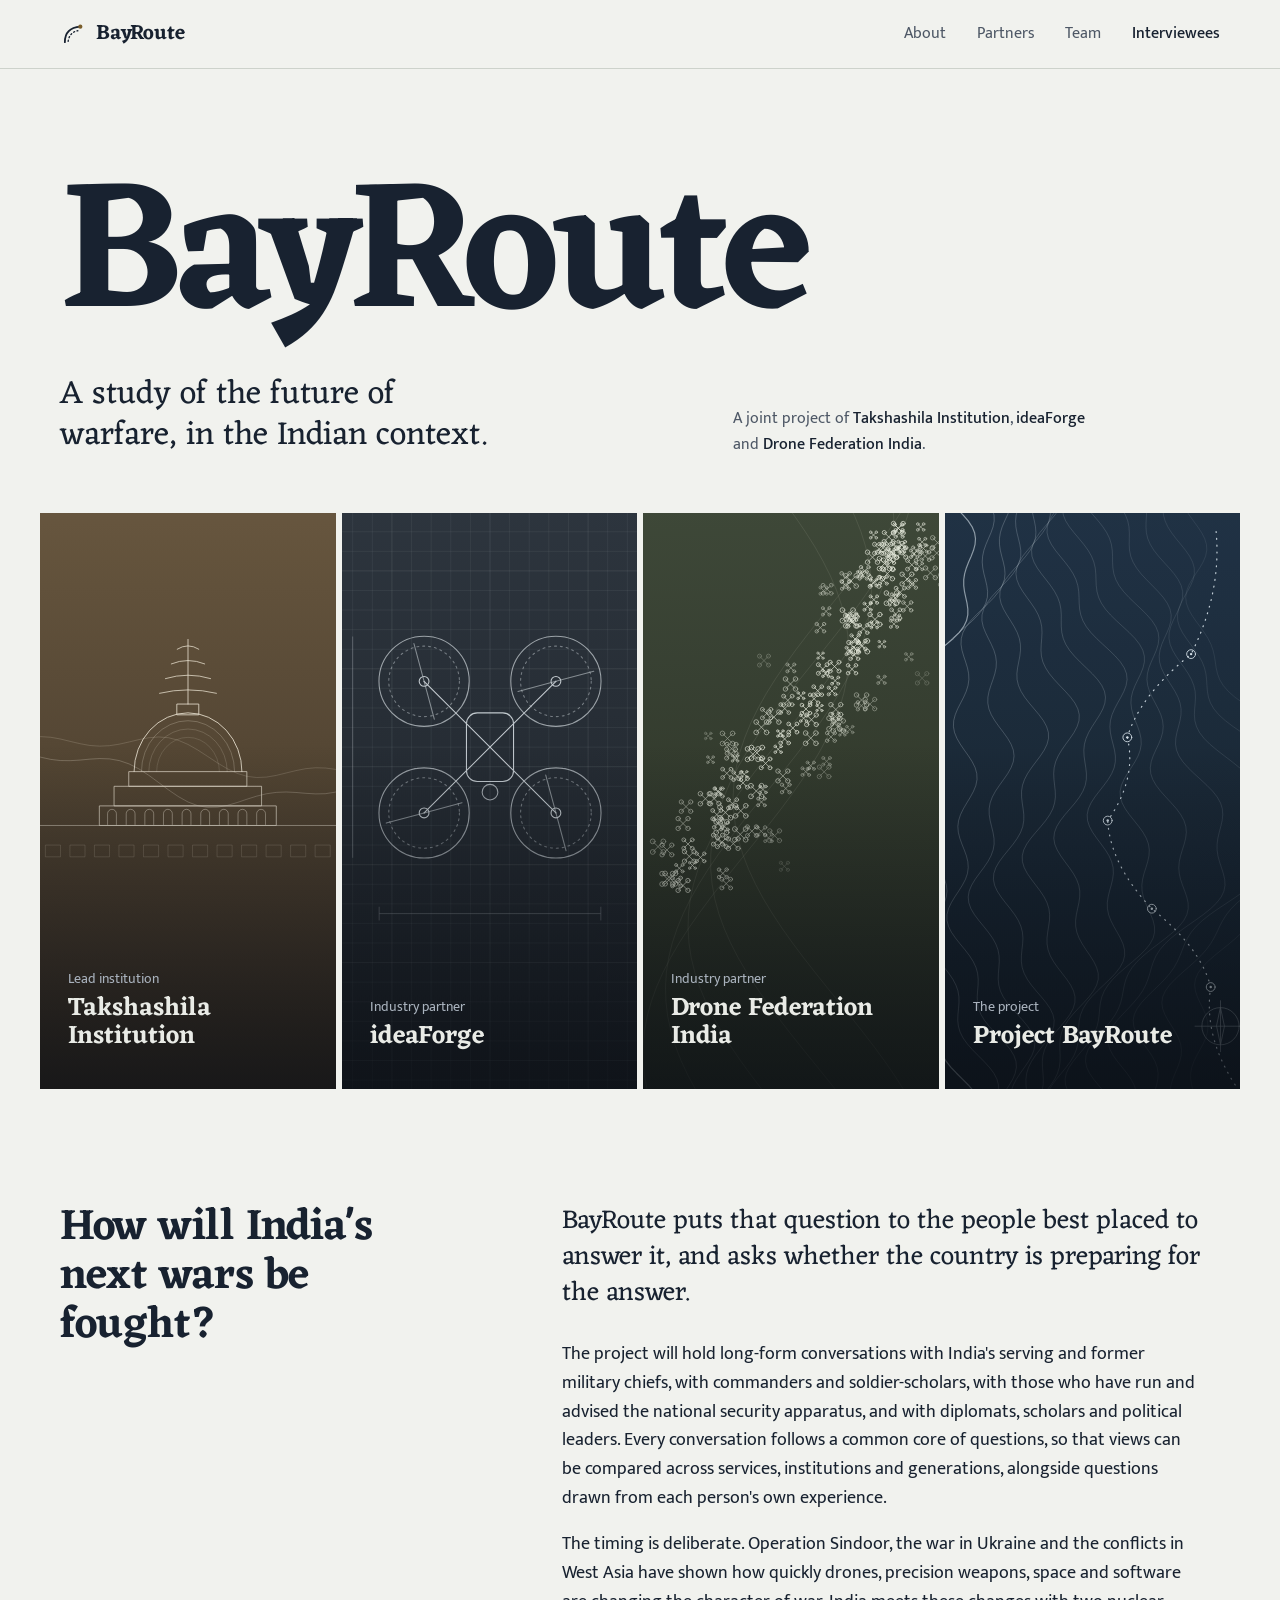
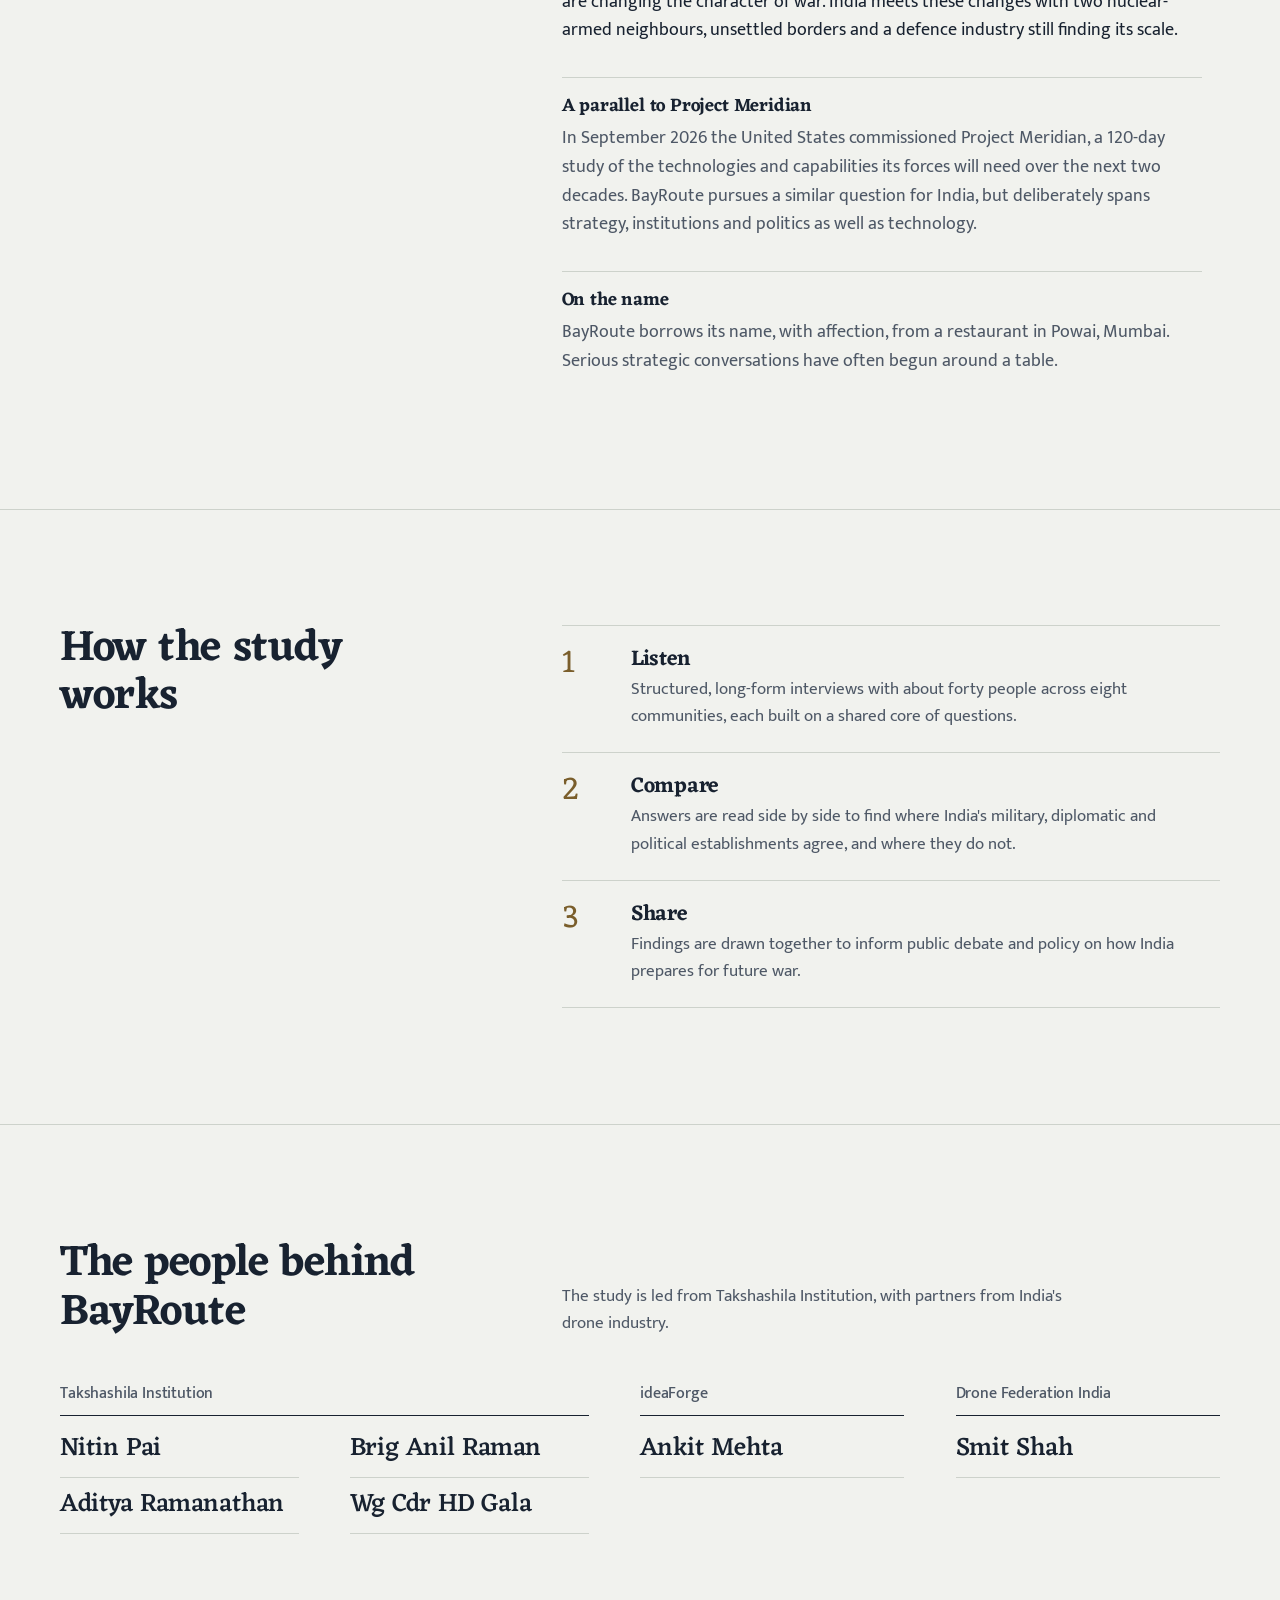
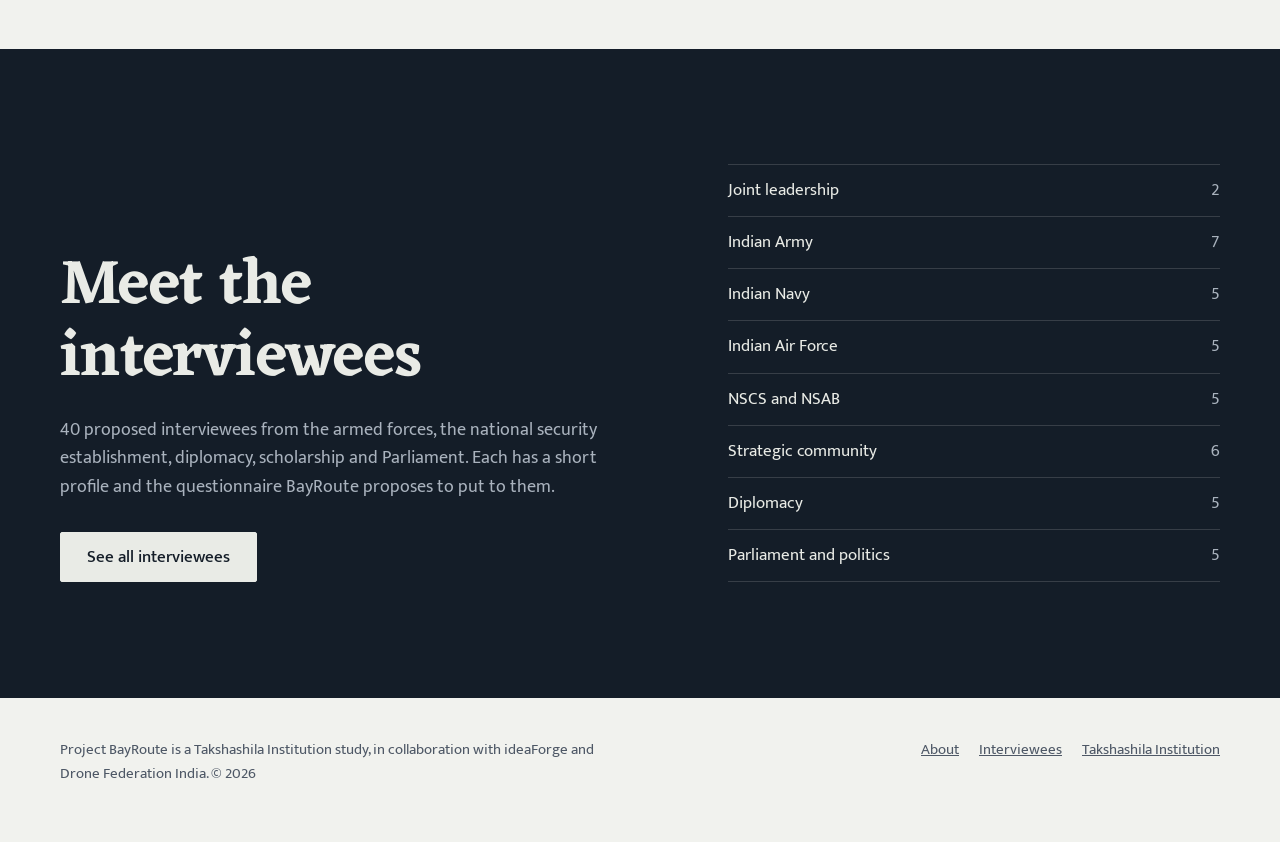
==== index.html @ 1ae092d5 "Add files via upload V1" ====
<!doctype html>
<html lang="en-IN">
<head>
  <meta charset="utf-8">
  <meta name="viewport" content="width=device-width, initial-scale=1">
  <title>BayRoute | The future of warfare in the Indian context</title>
  <meta name="description" content="Project BayRoute: a Takshashila Institution study, with ideaForge and Drone Federation India, on the future of warfare in the Indian context.">
  <!-- Keeps the draft site out of search engines. Delete this line when you are ready to go public. -->
  <meta name="robots" content="noindex, nofollow">
  <link rel="icon" href="assets/img/favicon.svg" type="image/svg+xml">
  <link rel="preconnect" href="https://fonts.googleapis.com">
  <link rel="preconnect" href="https://fonts.gstatic.com" crossorigin>
  <link href="https://fonts.googleapis.com/css2?family=Eczar:wght@400;500;600;700&family=Mukta:wght@300;400;500;600&display=swap" rel="stylesheet">
  <link rel="stylesheet" href="assets/css/style.css">
</head>
<body data-page="home">
  <a class="skip" href="#main">Skip to content</a>

  <header class="site-header">
    <div class="wrap">
      <a class="brand" href="index.html" aria-label="BayRoute home">
        <svg viewBox="0 0 32 32" aria-hidden="true"><path d="M6 26C6 15 12 8 25 7" fill="none" stroke="currentColor" stroke-width="2.2" stroke-linecap="round"/><path d="M10 25C11 18 15 13 22 12" fill="none" stroke="currentColor" stroke-width="1.6" stroke-linecap="round" stroke-dasharray="1.5 3"/><circle cx="25" cy="7" r="2.6" fill="#7A5E2B"/></svg>
        BayRoute
      </a>
      <button class="menu-btn" type="button" aria-expanded="false" aria-controls="nav">Menu</button>
      <nav class="nav" id="nav" aria-label="Main">
        <a href="#about">About</a>
        <a href="#partners">Partners</a>
        <a href="#team">Team</a>
        <a class="nav-cta" href="interviewees.html">Interviewees</a>
      </nav>
    </div>
  </header>

  <main id="main">
    <section class="hero">
      <div class="wrap">
        <h1 class="wordmark">BayRoute</h1>
        <div class="hero-grid">
          <p class="hero-lede">A study of the future of warfare, in the Indian context.</p>
          <p class="hero-meta">A joint project of <strong>Takshashila Institution</strong>, <strong>ideaForge</strong> and <strong>Drone Federation India</strong>.</p>
        </div>
      </div>
    </section>

    <section id="partners" aria-label="Partners">
      <div class="panels">
        <a class="panel panel--takshashila" href="https://takshashila.org.in" target="_blank" rel="noopener">
          <span class="panel-media" aria-hidden="true"></span>
          <span class="panel-body">
            <span class="panel-kind">Lead institution</span>
            <span class="panel-name">Takshashila Institution</span>
            <span class="panel-desc">An independent centre for research and education in public policy, based in Bengaluru.</span>
          </span>
        </a>
        <a class="panel panel--ideaforge" href="https://ideaforgetech.com" target="_blank" rel="noopener">
          <span class="panel-media" aria-hidden="true"></span>
          <span class="panel-body">
            <span class="panel-kind">Industry partner</span>
            <span class="panel-name">ideaForge</span>
            <span class="panel-desc">A pioneer of Indian unmanned aerial systems for defence, security and industry.</span>
          </span>
        </a>
        <a class="panel panel--dfi" href="https://dronefederation.in" target="_blank" rel="noopener">
          <span class="panel-media" aria-hidden="true"></span>
          <span class="panel-body">
            <span class="panel-kind">Industry partner</span>
            <span class="panel-name">Drone Federation India</span>
            <span class="panel-desc">The industry body for India's drone and counter-drone sector.</span>
          </span>
        </a>
        <a class="panel panel--bayroute" href="#about">
          <span class="panel-media" aria-hidden="true"></span>
          <span class="panel-body">
            <span class="panel-kind">The project</span>
            <span class="panel-name">Project BayRoute</span>
            <span class="panel-desc">Forty conversations with people who have commanded, advised and negotiated for India.</span>
          </span>
        </a>
      </div>
    </section>

    <section class="section" id="about" aria-labelledby="about-h">
      <div class="wrap split">
        <h2 id="about-h">How will India's next wars be fought?</h2>
        <div class="prose">
          <p class="big">BayRoute puts that question to the people best placed to answer it, and asks whether the country is preparing for the answer.</p>
          <p>The project will hold long-form conversations with India's serving and former military chiefs, with commanders and soldier-scholars, with those who have run and advised the national security apparatus, and with diplomats, scholars and political leaders. Every conversation follows a common core of questions, so that views can be compared across services, institutions and generations, alongside questions drawn from each person's own experience.</p>
          <p>The timing is deliberate. Operation Sindoor, the war in Ukraine and the conflicts in West Asia have shown how quickly drones, precision weapons, space and software are changing the character of war. India meets these changes with two nuclear-armed neighbours, unsettled borders and a defence industry still finding its scale.</p>

          <div class="aside-note">
            <h3>A parallel to Project Meridian</h3>
            <p>In September 2026 the United States commissioned Project Meridian, a 120-day study of the technologies and capabilities its forces will need over the next two decades. BayRoute pursues a similar question for India, but deliberately spans strategy, institutions and politics as well as technology.</p>
          </div>
          <div class="aside-note">
            <h3>On the name</h3>
            <p>BayRoute borrows its name, with affection, from a restaurant in Powai, Mumbai. Serious strategic conversations have often begun around a table.</p>
          </div>
        </div>
      </div>
    </section>

    <section class="section" id="approach" aria-labelledby="approach-h">
      <div class="wrap split">
        <h2 id="approach-h">How the study works</h2>
        <ol class="steps">
          <li><h3>Listen</h3><p>Structured, long-form interviews with about forty people across eight communities, each built on a shared core of questions.</p></li>
          <li><h3>Compare</h3><p>Answers are read side by side to find where India's military, diplomatic and political establishments agree, and where they do not.</p></li>
          <li><h3>Share</h3><p>Findings are drawn together to inform public debate and policy on how India prepares for future war.</p></li>
        </ol>
      </div>
    </section>

    <section class="section" id="team" aria-labelledby="team-h">
      <div class="wrap">
        <div class="split">
          <h2 id="team-h">The people behind BayRoute</h2>
          <p class="section-intro">The study is led from Takshashila Institution, with partners from India's drone industry.</p>
        </div>
        <div class="team">
          <div class="team-org-1">
            <h3 class="team-org">Takshashila Institution</h3>
            <ul>
              <li>Nitin Pai</li>
              <li>Aditya Ramanathan</li>
              <li>Brig Anil Raman</li>
              <li>Wg Cdr HD Gala</li>
            </ul>
          </div>
          <div>
            <h3 class="team-org">ideaForge</h3>
            <ul><li>Ankit Mehta</li></ul>
          </div>
          <div>
            <h3 class="team-org">Drone Federation India</h3>
            <ul><li>Smit Shah</li></ul>
          </div>
        </div>
      </div>
    </section>

    <section class="band" aria-labelledby="band-h">
      <div class="wrap band-grid">
        <div>
          <h2 id="band-h">Meet the interviewees</h2>
          <p><span id="total-count">Forty</span> proposed interviewees from the armed forces, the national security establishment, diplomacy, scholarship and Parliament. Each has a short profile and the questionnaire BayRoute proposes to put to them.</p>
          <a class="button" href="interviewees.html">See all interviewees</a>
        </div>
        <ul class="community-links" id="community-links" aria-label="Browse by community"></ul>
      </div>
    </section>
  </main>

  <footer class="site-footer">
    <div class="wrap">
      <p>Project BayRoute is a Takshashila Institution study, in collaboration with ideaForge and Drone Federation India. © 2026</p>
      <nav aria-label="Footer">
        <a href="#about">About</a>
        <a href="interviewees.html">Interviewees</a>
        <a href="https://takshashila.org.in" target="_blank" rel="noopener">Takshashila Institution</a>
      </nav>
    </div>
  </footer>

  <script src="assets/js/data.js"></script>
  <script src="assets/js/app.js"></script>
</body>
</html>
---- assets/css/style.css ----
/* =========================================================
   Project BayRoute — stylesheet
   Type: Eczar (display) + Mukta (text), both Indian-designed.
   ========================================================= */

:root {
  --paper:   #F1F2EE;
  --paper-2: #E5E7E1;
  --ink:     #182230;
  --ink-2:   #4E5866;
  --rule:    #CDD2CB;
  --brass:   #7A5E2B;
  --night:   #141D28;
  --night-2: #1E2A38;
  --on-night:#E9EBE6;
  --on-night-2:#A9B2BD;

  /* community colours: used on portrait tiles and labels */
  --c-joint:     #5A2E33;
  --c-army:      #4A5236;
  --c-navy:      #1E3550;
  --c-airforce:  #46617F;
  --c-nscs:      #3B3F46;
  --c-strategic: #5C4A33;
  --c-diplomacy: #2F4A47;
  --c-politics:  #4B3B57;

  --display: "Eczar", Georgia, "Times New Roman", serif;
  --text: "Mukta", "Segoe UI", system-ui, sans-serif;

  --wrap: 1240px;
  --gutter: clamp(16px, 4vw, 40px);
  color-scheme: light;
}

*, *::before, *::after { box-sizing: border-box; }
html { -webkit-text-size-adjust: 100%; scroll-behavior: smooth; }
body {
  margin: 0;
  background: var(--paper);
  color: var(--ink);
  font-family: var(--text);
  font-weight: 400;
  font-size: 1.0625rem;
  line-height: 1.6;
  -webkit-font-smoothing: antialiased;
  text-rendering: optimizeLegibility;
}
img { max-width: 100%; display: block; }
a { color: inherit; }
h1, h2, h3, h4 { font-family: var(--display); font-weight: 600; line-height: 1.12; margin: 0; letter-spacing: -0.01em; }
p { margin: 0 0 1em; }

:focus-visible { outline: 2px solid var(--brass); outline-offset: 3px; }

.wrap { max-width: var(--wrap); margin: 0 auto; padding: 0 var(--gutter); }
.visually-hidden { position: absolute !important; width: 1px; height: 1px; overflow: hidden; clip: rect(0 0 0 0); white-space: nowrap; }
.skip { position: absolute; left: -999px; top: 8px; background: var(--ink); color: var(--paper); padding: 8px 14px; z-index: 50; }
.skip:focus { left: 8px; }

/* ---------- Header ---------- */
.site-header { border-bottom: 1px solid var(--rule); background: var(--paper); position: sticky; top: 0; z-index: 20; }
.site-header .wrap { display: flex; align-items: center; justify-content: space-between; min-height: 68px; gap: 24px; }
.brand { display: inline-flex; align-items: center; gap: 10px; text-decoration: none; font-family: var(--display); font-weight: 600; font-size: 1.3rem; letter-spacing: -0.01em; }
.brand svg { width: 26px; height: 26px; flex: none; }
.nav { display: flex; gap: clamp(14px, 2.4vw, 32px); align-items: center; }
.nav a { text-decoration: none; color: var(--ink-2); font-size: 0.98rem; padding: 6px 0; border-bottom: 1px solid transparent; transition: color .2s, border-color .2s; }
.nav a:hover, .nav a[aria-current="page"] { color: var(--ink); border-bottom-color: var(--ink); }
.nav .nav-cta { color: var(--ink); font-weight: 500; }
.menu-btn { display: none; background: none; border: 1px solid var(--rule); color: var(--ink); font: inherit; padding: 6px 12px; border-radius: 2px; cursor: pointer; }

@media (max-width: 760px) {
  .menu-btn { display: inline-block; }
  .nav { display: none; position: absolute; left: 0; right: 0; top: 100%; background: var(--paper); border-bottom: 1px solid var(--rule); flex-direction: column; align-items: stretch; gap: 0; padding: 8px var(--gutter) 16px; }
  .nav.open { display: flex; }
  .nav a { padding: 12px 0; border-bottom: 1px solid var(--rule); }
  .nav a:last-child { border-bottom: 0; }
}

/* ---------- Hero ---------- */
.hero { padding: clamp(48px, 9vw, 112px) 0 clamp(32px, 5vw, 56px); }
.wordmark {
  font-size: clamp(4.2rem, 15vw, 11.5rem);
  font-weight: 600;
  line-height: .86;
  letter-spacing: -0.035em;
  margin: 0 0 clamp(20px, 3vw, 36px);
}
.hero-grid { display: grid; grid-template-columns: minmax(0, 1.25fr) minmax(0, 1fr); gap: clamp(24px, 5vw, 80px); align-items: end; }
.hero-lede { font-family: var(--display); font-weight: 400; font-size: clamp(1.45rem, 2.6vw, 2.05rem); line-height: 1.25; margin: 0; max-width: 24ch; }
.hero-meta { color: var(--ink-2); font-size: 1rem; max-width: 40ch; margin: 0; }
.hero-meta strong { color: var(--ink); font-weight: 500; }
@media (max-width: 760px) { .hero-grid { grid-template-columns: 1fr; } }

/* ---------- The four panels ---------- */
.panels {
  display: flex;
  gap: 6px;
  height: clamp(380px, 64vh, 640px);
  padding: 0 var(--gutter);
  max-width: calc(var(--wrap) + 160px);
  margin: 0 auto;
}
.panel {
  position: relative;
  flex: 1 1 0;
  min-width: 0;
  overflow: hidden;
  text-decoration: none;
  color: var(--on-night);
  background-color: var(--night);
  transition: flex-grow .7s cubic-bezier(.2,.7,.2,1);
}
.panel-media {
  position: absolute; inset: 0;
  background-size: cover, cover;
  background-position: center, center;
  background-repeat: no-repeat;
  filter: saturate(.82);
  transform: scale(1.02);
  transition: transform 1.2s cubic-bezier(.2,.7,.2,1), filter .6s;
}
/* A real photo (if present) sits on top of the drawn placeholder. */
.panel--takshashila .panel-media { background-image: url("../img/panels/takshashila.jpg"), url("../img/panels/takshashila.svg"); }
.panel--ideaforge   .panel-media { background-image: url("../img/panels/ideaforge.jpg"),   url("../img/panels/ideaforge.svg"); }
.panel--dfi         .panel-media { background-image: url("../img/panels/dfi.jpg"),         url("../img/panels/dfi.svg"); }
.panel--bayroute    .panel-media { background-image: url("../img/panels/bayroute.jpg"),    url("../img/panels/bayroute.svg"); }

.panel::after {
  content: ""; position: absolute; inset: 0;
  background: linear-gradient(180deg, rgba(10,14,20,0) 40%, rgba(10,14,20,.72) 100%);
  pointer-events: none;
}
.panel-body { position: absolute; left: 0; right: 0; bottom: 0; padding: clamp(18px, 2.2vw, 28px); z-index: 1; }
.panel-kind { display: block; font-size: .9rem; color: var(--on-night-2); margin-bottom: 4px; }
.panel-name { font-family: var(--display); font-weight: 600; font-size: clamp(1.35rem, 2vw, 1.85rem); line-height: 1.1; display: block; }
.panel-desc {
  display: block; font-size: .98rem; line-height: 1.45; color: var(--on-night);
  max-width: 30ch; margin: 10px 0 0;
  opacity: 0; max-height: 0; overflow: hidden;
  transition: opacity .5s .1s, max-height .6s;
}
@media (hover: hover) and (min-width: 761px) {
  .panels:hover .panel { flex-grow: .8; }
  .panels .panel:hover, .panels .panel:focus-visible { flex-grow: 2.1; }
  .panel:hover .panel-media, .panel:focus-visible .panel-media { transform: scale(1.06); filter: saturate(1); }
  .panel:hover .panel-desc, .panel:focus-visible .panel-desc { opacity: 1; max-height: 8em; }
}
@media (hover: none), (max-width: 760px) {
  .panel-desc { opacity: 1; max-height: none; }
}
@media (max-width: 760px) {
  .panels { display: grid; grid-template-columns: 1fr 1fr; height: auto; gap: 6px; }
  .panel { aspect-ratio: 3 / 4; }
  .panel-desc { font-size: .9rem; }
}
@media (max-width: 420px) {
  .panels { grid-template-columns: 1fr; }
  .panel { aspect-ratio: 4 / 3; }
}

/* page-load: the panels rise once, in sequence */
@media (prefers-reduced-motion: no-preference) {
  .panels .panel { animation: rise .9s cubic-bezier(.2,.7,.2,1) both; }
  .panels .panel:nth-child(2) { animation-delay: .08s; }
  .panels .panel:nth-child(3) { animation-delay: .16s; }
  .panels .panel:nth-child(4) { animation-delay: .24s; }
}
@keyframes rise { from { opacity: 0; transform: translateY(18px); } to { opacity: 1; transform: none; } }

/* ---------- Sections ---------- */
.section { padding: clamp(64px, 9vw, 120px) 0; }
.section + .section { border-top: 1px solid var(--rule); }
.split { display: grid; grid-template-columns: minmax(0, 1fr) minmax(0, 1.55fr); gap: clamp(24px, 6vw, 96px); }
.split h2 { font-size: clamp(1.9rem, 3.4vw, 2.8rem); max-width: 14ch; }
.prose { max-width: 64ch; }
.prose p { font-size: 1.12rem; }
.prose .big { font-family: var(--display); font-size: clamp(1.35rem, 2.1vw, 1.65rem); line-height: 1.35; font-weight: 400; margin-bottom: 1.1em; }
.section-intro { color: var(--ink-2); margin: 0; align-self: end; max-width: 52ch; }
.aside-note { margin-top: 2em; padding-top: 1.2em; border-top: 1px solid var(--rule); color: var(--ink-2); font-size: 1rem; }
.aside-note h3 { font-size: 1.15rem; color: var(--ink); margin-bottom: .35em; }
@media (max-width: 760px) { .split { grid-template-columns: 1fr; } }

/* approach: a real sequence, so it is numbered */
.steps { list-style: none; margin: 0; padding: 0; counter-reset: step; display: grid; gap: 0; }
.steps li { counter-increment: step; display: grid; grid-template-columns: 3.2rem 1fr; gap: 0 18px; padding: 22px 0; border-top: 1px solid var(--rule); }
.steps li:last-child { border-bottom: 1px solid var(--rule); }
.steps li::before { content: counter(step); font-family: var(--display); font-size: 2rem; line-height: 1; color: var(--brass); grid-row: span 2; }
.steps h3 { font-size: 1.35rem; margin-bottom: 4px; }
.steps p { margin: 0; color: var(--ink-2); max-width: 56ch; }

/* team: grouped by institution */
.team { display: grid; grid-template-columns: 2fr 1fr 1fr; gap: clamp(24px, 4vw, 56px); margin-top: clamp(32px, 4vw, 48px); }
.team-org { font-size: 1rem; color: var(--ink-2); padding-bottom: 12px; border-bottom: 1px solid var(--ink); margin: 0 0 6px; font-family: var(--text); font-weight: 500; }
.team ul { list-style: none; padding: 0; margin: 0; }
.team li { font-family: var(--display); font-size: clamp(1.35rem, 2vw, 1.7rem); font-weight: 500; padding: 12px 0; border-bottom: 1px solid var(--rule); line-height: 1.2; }
.team-org-1 ul { columns: 2; column-gap: clamp(24px, 4vw, 56px); }
.team-org-1 li { break-inside: avoid; }
@media (max-width: 900px) { .team { grid-template-columns: 1fr 1fr; } .team-org-1 { grid-column: 1 / -1; } }
@media (max-width: 520px) { .team { grid-template-columns: 1fr; } .team-org-1 ul { columns: 1; } }

/* ---------- Dark invitation band ---------- */
.band { background: var(--night); color: var(--on-night); padding: clamp(64px, 9vw, 120px) 0; }
.band h2 { font-size: clamp(2.2rem, 5vw, 4rem); max-width: 16ch; margin-bottom: 20px; }
.band p { color: var(--on-night-2); max-width: 54ch; font-size: 1.12rem; }
.band-grid { display: grid; grid-template-columns: minmax(0, 1.2fr) minmax(0, 1fr); gap: clamp(32px, 6vw, 96px); align-items: end; }
.community-links { list-style: none; margin: 0; padding: 0; }
.community-links a { display: flex; justify-content: space-between; gap: 16px; padding: 12px 0; border-top: 1px solid rgba(233,235,230,.16); text-decoration: none; color: var(--on-night); transition: padding-left .3s; }
.community-links li:last-child a { border-bottom: 1px solid rgba(233,235,230,.16); }
.community-links a:hover { padding-left: 8px; }
.community-links span:last-child { color: var(--on-night-2); font-variant-numeric: tabular-nums; }
@media (max-width: 860px) { .band-grid { grid-template-columns: 1fr; } }

.button {
  display: inline-flex; align-items: center; gap: 10px;
  font: 500 1.05rem/1 var(--text);
  padding: 16px 26px; margin-top: 12px;
  background: var(--on-night); color: var(--night);
  text-decoration: none; border: 1px solid var(--on-night); border-radius: 2px;
  transition: background .2s, color .2s;
}
.button:hover { background: transparent; color: var(--on-night); }
.button--ink { background: var(--ink); color: var(--paper); border-color: var(--ink); }
.button--ink:hover { background: transparent; color: var(--ink); }
.button--quiet { background: transparent; color: var(--ink); border-color: var(--rule); }
.button--quiet:hover { border-color: var(--ink); }

/* ---------- Footer ---------- */
.site-footer { padding: 40px 0 56px; color: var(--ink-2); font-size: .95rem; }
.site-footer .wrap { display: flex; flex-wrap: wrap; justify-content: space-between; gap: 16px 40px; }
.site-footer p { margin: 0; max-width: 60ch; }
.site-footer nav { display: flex; gap: 20px; flex-wrap: wrap; }
.site-footer a { color: var(--ink-2); }
.site-footer a:hover { color: var(--ink); }
.band + .site-footer { border-top: 0; }
.site-footer--ruled { border-top: 1px solid var(--rule); margin-top: 72px; }

/* =========================================================
   Interviewees page
   ========================================================= */
.page-head { padding: clamp(48px, 7vw, 88px) 0 clamp(24px, 3vw, 36px); }
.page-head h1 { font-size: clamp(2.8rem, 7vw, 5.6rem); letter-spacing: -0.03em; line-height: .95; margin-bottom: 20px; }
.page-head-grid { display: flex; justify-content: space-between; align-items: flex-end; gap: 24px 48px; flex-wrap: wrap; }
.page-head p { max-width: 60ch; color: var(--ink-2); font-size: 1.12rem; margin: 0; }

.toolbar { position: sticky; top: 68px; z-index: 10; background: var(--paper); border-top: 1px solid var(--rule); border-bottom: 1px solid var(--rule); }
.toolbar .wrap { display: flex; gap: 16px; align-items: center; justify-content: space-between; padding-top: 12px; padding-bottom: 12px; }
.filters { display: flex; flex-wrap: wrap; gap: 6px; flex: 1 1 auto; min-width: 0; overflow-x: auto; scrollbar-width: none; -ms-overflow-style: none; padding: 2px; }
.filters::-webkit-scrollbar { display: none; }
.chip {
  flex: none; font: 400 .95rem/1 var(--text); color: var(--ink-2);
  background: transparent; border: 1px solid var(--rule); border-radius: 999px;
  padding: 9px 14px 8px; cursor: pointer; white-space: nowrap;
  transition: color .2s, border-color .2s, background .2s;
}
.chip:hover { color: var(--ink); border-color: var(--ink-2); }
.chip[aria-pressed="true"] { background: var(--ink); color: var(--paper); border-color: var(--ink); }
.chip .count { opacity: .6; margin-left: 4px; font-variant-numeric: tabular-nums; }
.search { flex: none; position: relative; display: block; }
.search input {
  font: 400 .98rem/1 var(--text); color: var(--ink);
  background: transparent; border: 0; border-bottom: 1px solid var(--ink-2);
  padding: 8px 4px 7px 26px; width: 220px; border-radius: 0;
}
.search input:focus { outline: none; border-bottom-color: var(--ink); }
.search svg { position: absolute; left: 2px; top: 50%; transform: translateY(-50%); width: 16px; height: 16px; color: var(--ink-2); }
@media (max-width: 760px) {
  .toolbar { top: 68px; }
  .search, .search input { width: 100%; }
  .filters { flex-wrap: nowrap; margin: 0 calc(-1 * var(--gutter)); padding: 2px var(--gutter); }
}

.group { padding: clamp(40px, 5vw, 64px) 0 8px; }
.group[hidden] { display: none; }
.group-head { display: flex; align-items: baseline; justify-content: space-between; gap: 16px; padding-bottom: 14px; margin-bottom: 26px; border-bottom: 1px solid var(--ink); flex-wrap: wrap; }
.group-head h2 { font-size: clamp(1.6rem, 2.6vw, 2.1rem); display: flex; align-items: center; gap: 12px; }
.group-head h2::before { content: ""; width: 12px; height: 12px; background: var(--cat, var(--ink)); flex: none; transform: translateY(-1px); }
.group-head p { margin: 0; color: var(--ink-2); max-width: 48ch; }

.grid { display: grid; grid-template-columns: repeat(auto-fill, minmax(210px, 1fr)); gap: 36px 24px; }
.card { text-decoration: none; color: var(--ink); display: block; }
.card[hidden] { display: none; }
.portrait {
  position: relative; aspect-ratio: 4 / 5; overflow: hidden;
  background: var(--cat, var(--ink));
  color: rgba(241,242,238,.92);
  display: grid; place-items: center;
}
.portrait .initials { font-family: var(--display); font-weight: 500; font-size: clamp(2.6rem, 4.4vw, 3.6rem); letter-spacing: .02em; line-height: 1; }
.portrait::before {
  /* fine engraved texture so monograms feel like printed plates */
  content: ""; position: absolute; inset: 0;
  background: repeating-linear-gradient(135deg, rgba(255,255,255,.035) 0 1px, transparent 1px 7px);
}
.portrait img { position: absolute; inset: 0; width: 100%; height: 100%; object-fit: cover; filter: grayscale(.25); transition: filter .5s, transform .8s cubic-bezier(.2,.7,.2,1); }
.card:hover .portrait img { filter: grayscale(0); transform: scale(1.03); }
.card:hover .portrait .initials { transform: translateY(-2px); }
.portrait .initials { transition: transform .4s; }
.card-name { font-family: var(--display); font-weight: 600; font-size: 1.22rem; line-height: 1.2; margin: 14px 0 4px; }
.card-name .rank { font-weight: 400; color: var(--ink-2); }
.card-role { font-size: .95rem; color: var(--ink-2); line-height: 1.4; margin: 0; }
.card:hover .card-name { text-decoration: underline; text-decoration-thickness: 1px; text-underline-offset: 4px; }

@media (max-width: 520px) {
  .grid { grid-template-columns: 1fr 1fr; gap: 28px 14px; }
  .card-name { font-size: 1.04rem; margin-top: 10px; }
  .card-role { font-size: .88rem; }
  .portrait .initials { font-size: 2.3rem; }
}
.empty { padding: 64px 0; color: var(--ink-2); }
.empty button { font: inherit; color: var(--ink); background: none; border: 0; text-decoration: underline; cursor: pointer; padding: 0; }

[data-cat="joint"]     { --cat: var(--c-joint); }
[data-cat="army"]      { --cat: var(--c-army); }
[data-cat="navy"]      { --cat: var(--c-navy); }
[data-cat="airforce"]  { --cat: var(--c-airforce); }
[data-cat="nscs"]      { --cat: var(--c-nscs); }
[data-cat="strategic"] { --cat: var(--c-strategic); }
[data-cat="diplomacy"] { --cat: var(--c-diplomacy); }
[data-cat="politics"]  { --cat: var(--c-politics); }

/* =========================================================
   Person page
   ========================================================= */
.crumbs { display: flex; justify-content: space-between; gap: 16px; align-items: center; padding: 22px 0; border-bottom: 1px solid var(--rule); font-size: .98rem; flex-wrap: wrap; }
.crumbs a { color: var(--ink-2); text-decoration: none; }
.crumbs a:hover { color: var(--ink); text-decoration: underline; text-underline-offset: 3px; }
.pager { display: flex; gap: 20px; }

.profile { display: grid; grid-template-columns: minmax(240px, 340px) minmax(0, 1fr); gap: clamp(28px, 6vw, 96px); padding: clamp(36px, 5vw, 64px) 0 clamp(64px, 8vw, 104px); }
.profile-side { position: sticky; top: 100px; align-self: start; }
.profile-side .portrait .initials { font-size: clamp(3.4rem, 6vw, 5rem); }
.profile-cat { display: inline-flex; align-items: center; gap: 8px; margin-top: 18px; font-size: .95rem; color: var(--ink-2); text-decoration: none; }
.profile-cat::before { content: ""; width: 10px; height: 10px; background: var(--cat); }
.profile-cat:hover { color: var(--ink); }
.status { display: block; margin-top: 6px; font-size: .95rem; color: var(--ink-2); }
.status b { color: var(--brass); font-weight: 500; }

.profile-main h1 { font-size: clamp(2.4rem, 5.4vw, 4.2rem); letter-spacing: -0.025em; line-height: 1; }
.profile-main h1 .rank { display: block; font-size: .42em; font-weight: 400; letter-spacing: 0; color: var(--ink-2); margin-bottom: 10px; }
.profile-role { font-family: var(--display); font-size: clamp(1.2rem, 1.9vw, 1.45rem); color: var(--ink-2); margin: 14px 0 0; font-weight: 400; }

.block { margin-top: clamp(40px, 5vw, 60px); max-width: 68ch; }
.block > h2 { font-size: 1.5rem; padding-bottom: 12px; border-bottom: 1px solid var(--ink); margin-bottom: 20px; }
.bio p { font-size: 1.12rem; }
.focus { font-family: var(--display); font-size: clamp(1.2rem, 1.8vw, 1.4rem); line-height: 1.45; padding-left: 20px; border-left: 2px solid var(--brass); margin: 0; }

.q-part { margin-top: 32px; }
.q-part:first-of-type { margin-top: 0; }
.q-part h3 { font-size: 1.2rem; margin-bottom: 4px; }
.q-part .q-note { color: var(--ink-2); font-size: .98rem; margin: 0 0 14px; }
.q-list { margin: 0; padding: 0; list-style: none; }
.q-list li { display: grid; grid-template-columns: 2.4rem 1fr; gap: 12px; padding: 14px 0; border-top: 1px solid var(--rule); font-size: 1.06rem; line-height: 1.55; }
.q-list li:last-child { border-bottom: 1px solid var(--rule); }
.q-num { font-family: var(--display); color: var(--brass); font-variant-numeric: tabular-nums; font-size: 1.1rem; line-height: 1.45; }
.q-actions { display: flex; gap: 12px; flex-wrap: wrap; margin-top: 28px; }
.q-actions .button { margin-top: 0; padding: 13px 20px; }

.not-found { padding: 96px 0; }
.not-found h1 { font-size: clamp(2rem, 4vw, 3rem); margin-bottom: 12px; }

@media (max-width: 820px) {
  .profile { grid-template-columns: 1fr; }
  .profile-side { position: static; display: grid; grid-template-columns: 140px 1fr; gap: 18px; align-items: end; }
  .profile-side .portrait .initials { font-size: 2.6rem; }
  .profile-side .profile-cat { margin-top: 0; }
}

/* ---------- Print: a clean interview sheet ---------- */
@media print {
  .site-header, .crumbs, .q-actions, .site-footer, .skip { display: none !important; }
  body { background: #fff; font-size: 11pt; }
  .profile { display: block; padding: 0; }
  .profile-side { display: none; }
  .block { max-width: none; margin-top: 18pt; }
  .q-list li { break-inside: avoid; }
  a { text-decoration: none; }
}

@media (prefers-reduced-motion: reduce) {
  *, *::before, *::after { transition: none !important; animation: none !important; scroll-behavior: auto !important; }
}
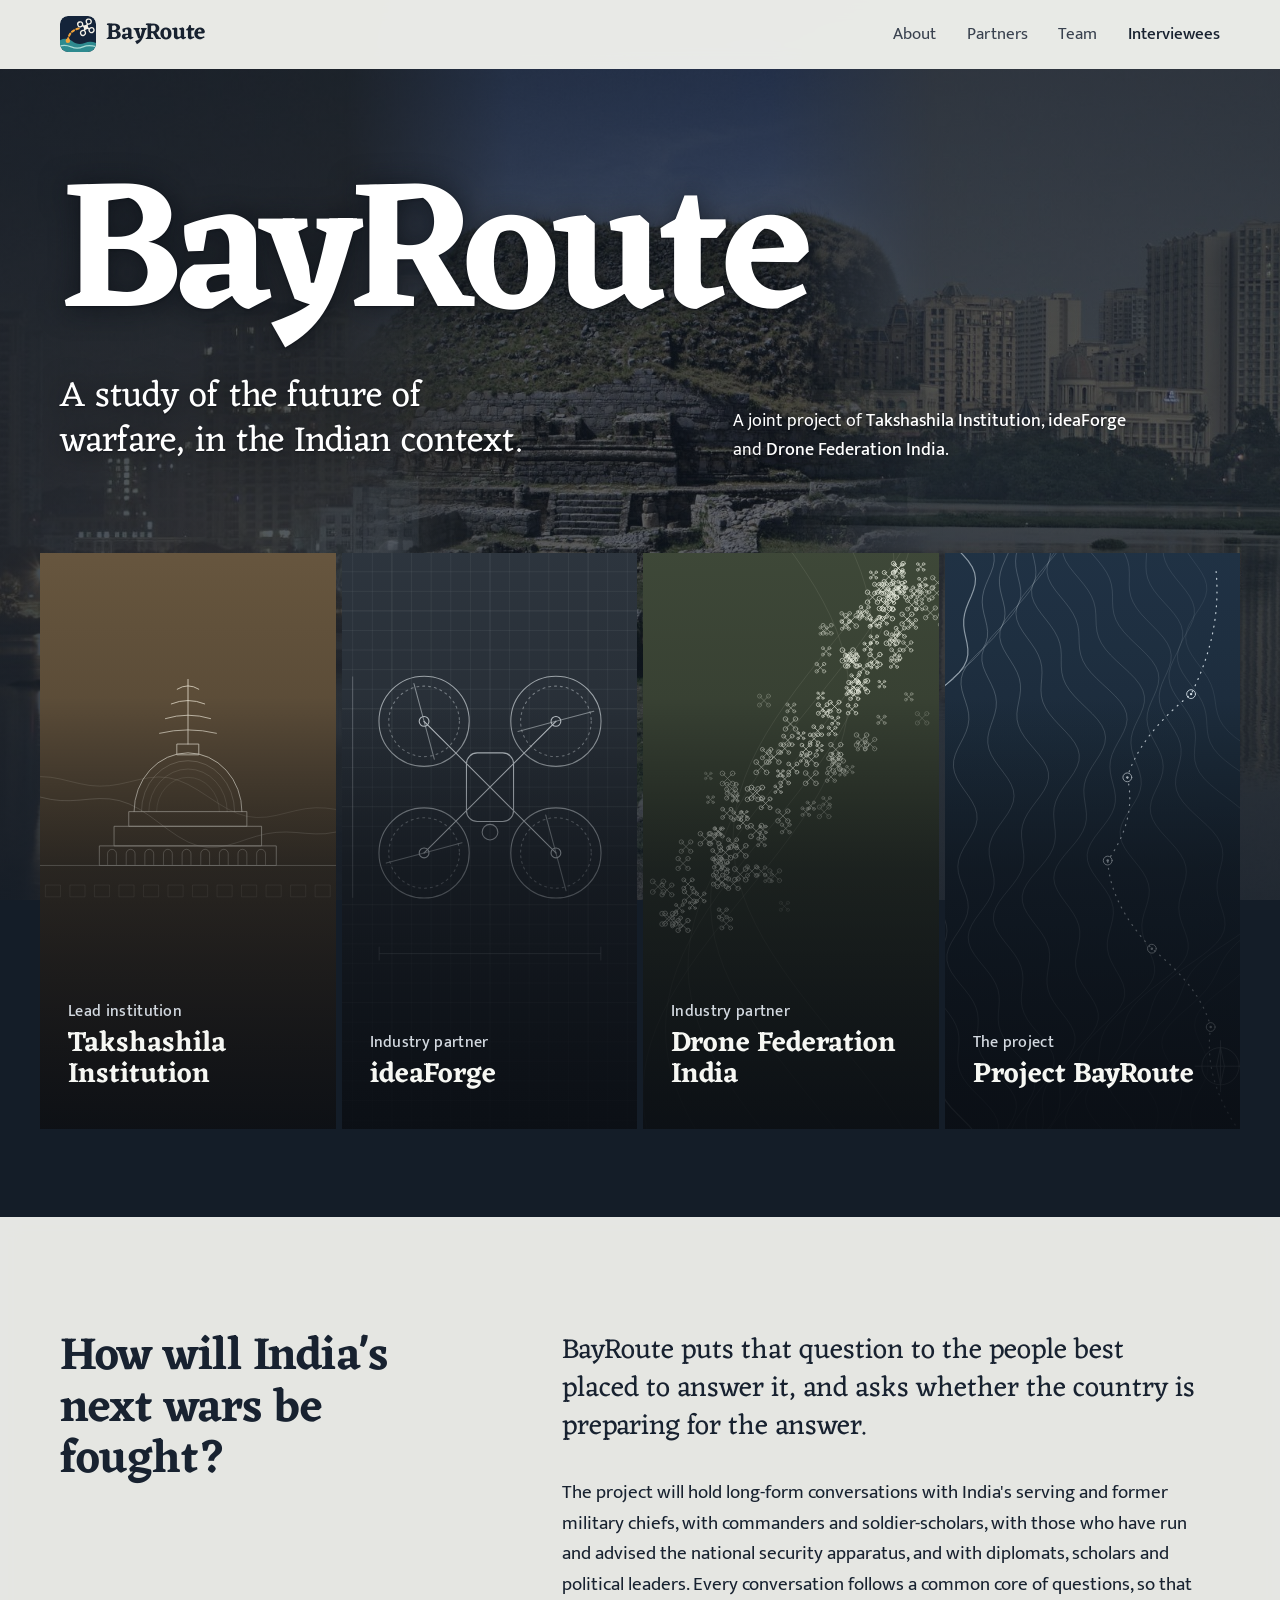
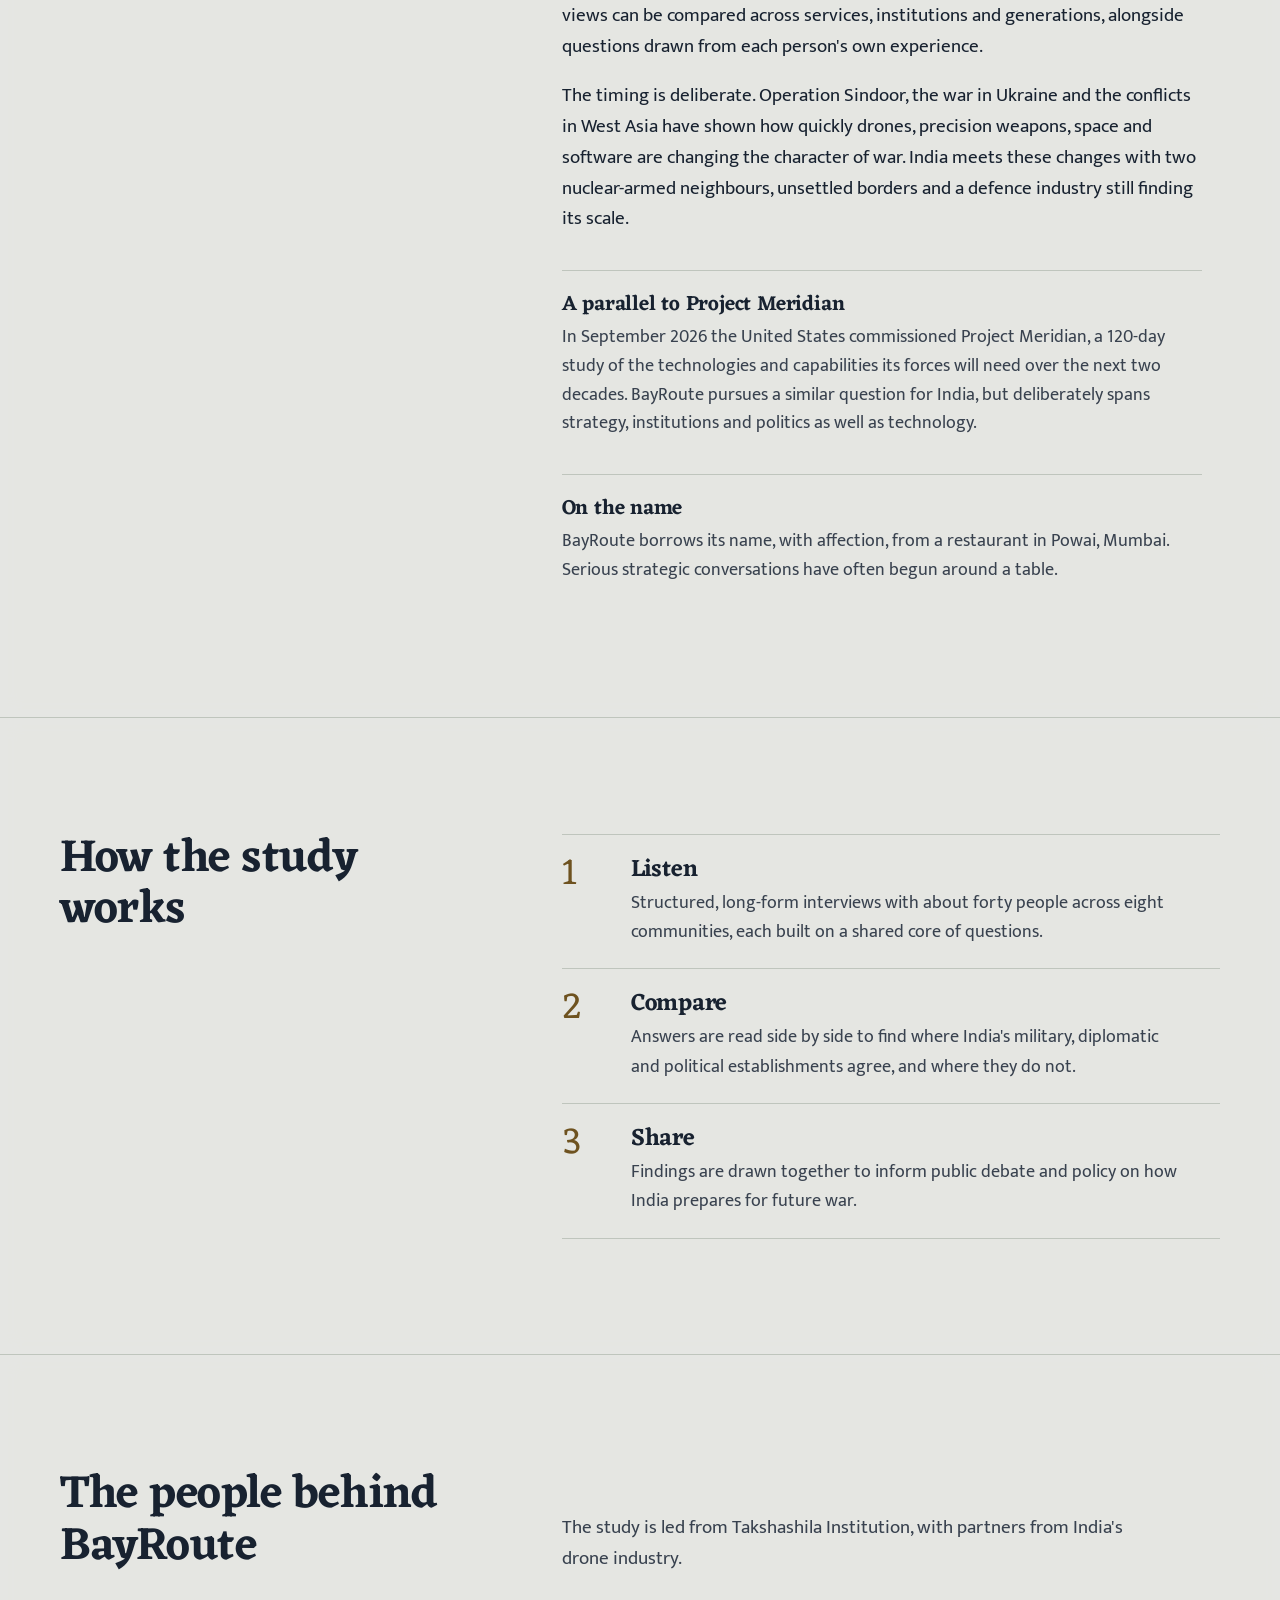
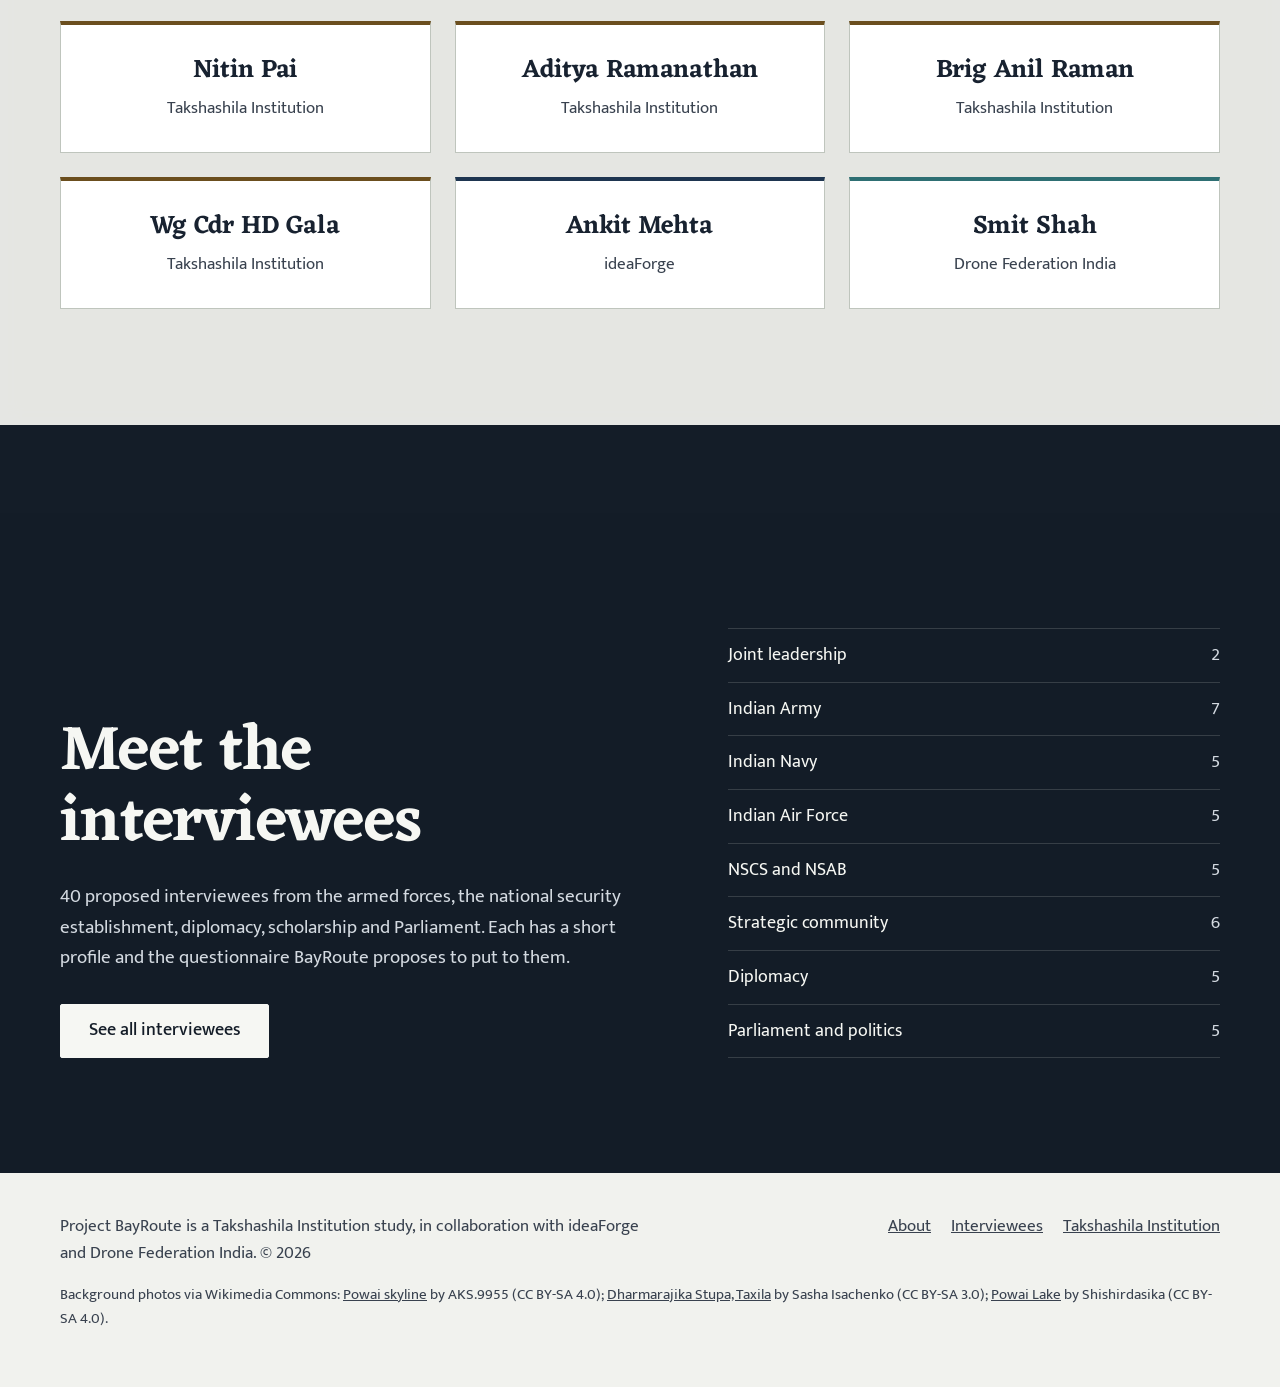
==== commit 3d9dd77e: "Add photo backdrop, new logo, and improve contrast and mobile layout - Home page sits on a montage o" ====
--- a/index.html
+++ b/index.html
@@ -16,10 +16,15 @@
 <body data-page="home">
   <a class="skip" href="#main">Skip to content</a>
 
+  <!-- Page backdrop: Powai Lake at night, the Dharmarajika Stupa at Taxila, Powai Lake by day. Credits in the footer. -->
+  <div class="page-bg" aria-hidden="true">
+    <span class="bg-1"></span><span class="bg-2"></span><span class="bg-3"></span>
+  </div>
+
   <header class="site-header">
     <div class="wrap">
       <a class="brand" href="index.html" aria-label="BayRoute home">
-        <svg viewBox="0 0 32 32" aria-hidden="true"><path d="M6 26C6 15 12 8 25 7" fill="none" stroke="currentColor" stroke-width="2.2" stroke-linecap="round"/><path d="M10 25C11 18 15 13 22 12" fill="none" stroke="currentColor" stroke-width="1.6" stroke-linecap="round" stroke-dasharray="1.5 3"/><circle cx="25" cy="7" r="2.6" fill="#7A5E2B"/></svg>
+        <img src="assets/img/logo.svg" alt="" width="36" height="36">
         BayRoute
       </a>
       <button class="menu-btn" type="button" aria-expanded="false" aria-controls="nav">Menu</button>
@@ -117,25 +122,14 @@
           <h2 id="team-h">The people behind BayRoute</h2>
           <p class="section-intro">The study is led from Takshashila Institution, with partners from India's drone industry.</p>
         </div>
-        <div class="team">
-          <div class="team-org-1">
-            <h3 class="team-org">Takshashila Institution</h3>
-            <ul>
-              <li>Nitin Pai</li>
-              <li>Aditya Ramanathan</li>
-              <li>Brig Anil Raman</li>
-              <li>Wg Cdr HD Gala</li>
-            </ul>
-          </div>
-          <div>
-            <h3 class="team-org">ideaForge</h3>
-            <ul><li>Ankit Mehta</li></ul>
-          </div>
-          <div>
-            <h3 class="team-org">Drone Federation India</h3>
-            <ul><li>Smit Shah</li></ul>
-          </div>
-        </div>
+        <ul class="team">
+          <li class="member member--takshashila"><span class="member-name">Nitin Pai</span><span class="member-org">Takshashila Institution</span></li>
+          <li class="member member--takshashila"><span class="member-name">Aditya Ramanathan</span><span class="member-org">Takshashila Institution</span></li>
+          <li class="member member--takshashila"><span class="member-name">Brig Anil Raman</span><span class="member-org">Takshashila Institution</span></li>
+          <li class="member member--takshashila"><span class="member-name">Wg Cdr HD Gala</span><span class="member-org">Takshashila Institution</span></li>
+          <li class="member member--ideaforge"><span class="member-name">Ankit Mehta</span><span class="member-org">ideaForge</span></li>
+          <li class="member member--dfi"><span class="member-name">Smit Shah</span><span class="member-org">Drone Federation India</span></li>
+        </ul>
       </div>
     </section>
 
@@ -154,6 +148,7 @@
   <footer class="site-footer">
     <div class="wrap">
       <p>Project BayRoute is a Takshashila Institution study, in collaboration with ideaForge and Drone Federation India. © 2026</p>
+      <p class="photo-credits">Background photos via Wikimedia Commons: <a href="https://commons.wikimedia.org/wiki/File:Hiranandani_Gardens,_Powai_skyline.JPG" target="_blank" rel="noopener">Powai skyline</a> by AKS.9955 (CC BY-SA 4.0); <a href="https://commons.wikimedia.org/wiki/File:Dharmarajika_stupa,Taxila.jpg" target="_blank" rel="noopener">Dharmarajika Stupa, Taxila</a> by Sasha Isachenko (CC BY-SA 3.0); <a href="https://commons.wikimedia.org/wiki/File:Powai_lake_hiranandani.jpg" target="_blank" rel="noopener">Powai Lake</a> by Shishirdasika (CC BY-SA 4.0).</p>
       <nav aria-label="Footer">
         <a href="#about">About</a>
         <a href="interviewees.html">Interviewees</a>
--- a/assets/css/style.css
+++ b/assets/css/style.css
@@ -7,13 +7,13 @@
   --paper:   #F1F2EE;
   --paper-2: #E5E7E1;
   --ink:     #182230;
-  --ink-2:   #4E5866;
-  --rule:    #CDD2CB;
-  --brass:   #7A5E2B;
+  --ink-2:   #39424F;
+  --rule:    #BFC5BD;
+  --brass:   #6E521F;
   --night:   #141D28;
   --night-2: #1E2A38;
-  --on-night:#E9EBE6;
-  --on-night-2:#A9B2BD;
+  --on-night:#F6F7F3;
+  --on-night-2:#D3D9E0;
 
   /* community colours: used on portrait tiles and labels */
   --c-joint:     #5A2E33;
@@ -35,13 +35,14 @@
 
 *, *::before, *::after { box-sizing: border-box; }
 html { -webkit-text-size-adjust: 100%; scroll-behavior: smooth; }
+[id] { scroll-margin-top: 84px; } /* clear the sticky header on in-page links */
 body {
   margin: 0;
   background: var(--paper);
   color: var(--ink);
   font-family: var(--text);
   font-weight: 400;
-  font-size: 1.0625rem;
+  font-size: 1.125rem;
   line-height: 1.6;
   -webkit-font-smoothing: antialiased;
   text-rendering: optimizeLegibility;
@@ -61,10 +62,10 @@
 /* ---------- Header ---------- */
 .site-header { border-bottom: 1px solid var(--rule); background: var(--paper); position: sticky; top: 0; z-index: 20; }
 .site-header .wrap { display: flex; align-items: center; justify-content: space-between; min-height: 68px; gap: 24px; }
-.brand { display: inline-flex; align-items: center; gap: 10px; text-decoration: none; font-family: var(--display); font-weight: 600; font-size: 1.3rem; letter-spacing: -0.01em; }
-.brand svg { width: 26px; height: 26px; flex: none; }
+.brand { display: inline-flex; align-items: center; gap: 10px; text-decoration: none; font-family: var(--display); font-weight: 600; font-size: 1.45rem; letter-spacing: -0.01em; }
+.brand img { width: 36px; height: 36px; flex: none; border-radius: 8px; }
 .nav { display: flex; gap: clamp(14px, 2.4vw, 32px); align-items: center; }
-.nav a { text-decoration: none; color: var(--ink-2); font-size: 0.98rem; padding: 6px 0; border-bottom: 1px solid transparent; transition: color .2s, border-color .2s; }
+.nav a { text-decoration: none; color: var(--ink-2); font-size: 1.08rem; padding: 6px 0; border-bottom: 1px solid transparent; transition: color .2s, border-color .2s; }
 .nav a:hover, .nav a[aria-current="page"] { color: var(--ink); border-bottom-color: var(--ink); }
 .nav .nav-cta { color: var(--ink); font-weight: 500; }
 .menu-btn { display: none; background: none; border: 1px solid var(--rule); color: var(--ink); font: inherit; padding: 6px 12px; border-radius: 2px; cursor: pointer; }
@@ -87,10 +88,53 @@
   margin: 0 0 clamp(20px, 3vw, 36px);
 }
 .hero-grid { display: grid; grid-template-columns: minmax(0, 1.25fr) minmax(0, 1fr); gap: clamp(24px, 5vw, 80px); align-items: end; }
-.hero-lede { font-family: var(--display); font-weight: 400; font-size: clamp(1.45rem, 2.6vw, 2.05rem); line-height: 1.25; margin: 0; max-width: 24ch; }
-.hero-meta { color: var(--ink-2); font-size: 1rem; max-width: 40ch; margin: 0; }
+.hero-lede { font-family: var(--display); font-weight: 400; font-size: clamp(1.6rem, 2.8vw, 2.25rem); line-height: 1.25; margin: 0; max-width: 24ch; }
+.hero-meta { color: var(--ink-2); font-size: 1.15rem; max-width: 40ch; margin: 0; }
 .hero-meta strong { color: var(--ink); font-weight: 500; }
 @media (max-width: 760px) { .hero-grid { grid-template-columns: 1fr; } }
+
+/* ---------- Home: photo-montage backdrop ----------
+   Three photos sit fixed behind the page; the middle one is feathered into
+   its neighbours, and one shared tone keeps night and day shots together.
+   Sections scroll over it on translucent paper. */
+.page-bg { position: fixed; inset: 0; z-index: -1; background: var(--night); overflow: hidden; }
+.page-bg span {
+  position: absolute; top: 0; bottom: 0;
+  background-size: cover; background-repeat: no-repeat;
+  filter: grayscale(.35) contrast(1.05) brightness(.82);
+}
+.page-bg .bg-1 { left: 0;   width: 40%; background-image: url("../img/bg/powai-night.jpg"); background-position: 30% 60%; }
+.page-bg .bg-3 { right: 0;  width: 40%; background-image: url("../img/bg/powai-lake.jpg");  background-position: 55% 45%; }
+.page-bg .bg-2 {
+  left: 27%; width: 46%; z-index: 1;
+  background-image: url("../img/bg/taxila.jpg"); background-position: 50% 55%;
+  -webkit-mask-image: linear-gradient(90deg, transparent, #000 28%, #000 72%, transparent);
+          mask-image: linear-gradient(90deg, transparent, #000 28%, #000 72%, transparent);
+}
+.page-bg::after {
+  content: ""; position: absolute; inset: 0; z-index: 2;
+  background:
+    linear-gradient(180deg, rgba(20,29,40,.7) 0%, rgba(20,29,40,.45) 50%, rgba(20,29,40,.75) 100%),
+    linear-gradient(90deg, rgba(20,29,40,.45), rgba(20,29,40,.1) 70%);
+}
+@media (max-width: 760px) {
+  .page-bg .bg-1, .page-bg .bg-2, .page-bg .bg-3 { left: 0; right: auto; width: 100%; }
+  .page-bg .bg-1 { top: 0;   bottom: auto; height: 40%; }
+  .page-bg .bg-2 { top: 28%; bottom: auto; height: 46%;
+    -webkit-mask-image: linear-gradient(180deg, transparent, #000 25%, #000 75%, transparent);
+            mask-image: linear-gradient(180deg, transparent, #000 25%, #000 75%, transparent); }
+  .page-bg .bg-3 { top: auto; bottom: 0; height: 40%; }
+}
+
+[data-page="home"] { background: var(--night); }
+[data-page="home"] .site-header { background: rgba(241,242,238,.96); -webkit-backdrop-filter: blur(10px); backdrop-filter: blur(10px); border-bottom-color: transparent; }
+[data-page="home"] .hero { color: #fff; padding-bottom: clamp(48px, 7vw, 88px); text-shadow: 0 1px 2px rgba(10,14,20,.6), 0 2px 28px rgba(10,14,20,.7); }
+[data-page="home"] .hero-meta, [data-page="home"] .hero-meta strong { color: #fff; }
+[data-page="home"] .section { background: rgba(241,242,238,.95); -webkit-backdrop-filter: blur(10px) saturate(.7); backdrop-filter: blur(10px) saturate(.7); }
+[data-page="home"] #partners + .section { margin-top: clamp(48px, 7vw, 88px); }
+[data-page="home"] .band { margin-top: clamp(48px, 7vw, 88px); background: rgba(20,29,40,.94); -webkit-backdrop-filter: blur(14px); backdrop-filter: blur(14px); }
+[data-page="home"] .site-footer { background: var(--paper); }
+.photo-credits { flex-basis: 100%; order: 3; font-size: .94rem; max-width: none !important; }
 
 /* ---------- The four panels ---------- */
 .panels {
@@ -128,14 +172,14 @@
 
 .panel::after {
   content: ""; position: absolute; inset: 0;
-  background: linear-gradient(180deg, rgba(10,14,20,0) 40%, rgba(10,14,20,.72) 100%);
+  background: linear-gradient(180deg, rgba(10,14,20,0) 25%, rgba(10,14,20,.55) 55%, rgba(10,14,20,.92) 100%);
   pointer-events: none;
 }
 .panel-body { position: absolute; left: 0; right: 0; bottom: 0; padding: clamp(18px, 2.2vw, 28px); z-index: 1; }
-.panel-kind { display: block; font-size: .9rem; color: var(--on-night-2); margin-bottom: 4px; }
-.panel-name { font-family: var(--display); font-weight: 600; font-size: clamp(1.35rem, 2vw, 1.85rem); line-height: 1.1; display: block; }
+.panel-kind { display: block; font-size: 1rem; font-weight: 500; letter-spacing: .02em; color: var(--on-night-2); margin-bottom: 4px; }
+.panel-name { font-family: var(--display); font-weight: 600; font-size: clamp(1.5rem, 2.2vw, 2rem); line-height: 1.1; display: block; }
 .panel-desc {
-  display: block; font-size: .98rem; line-height: 1.45; color: var(--on-night);
+  display: block; font-size: 1.08rem; line-height: 1.45; color: var(--on-night);
   max-width: 30ch; margin: 10px 0 0;
   opacity: 0; max-height: 0; overflow: hidden;
   transition: opacity .5s .1s, max-height .6s;
@@ -152,7 +196,7 @@
 @media (max-width: 760px) {
   .panels { display: grid; grid-template-columns: 1fr 1fr; height: auto; gap: 6px; }
   .panel { aspect-ratio: 3 / 4; }
-  .panel-desc { font-size: .9rem; }
+  .panel-desc { font-size: 1rem; }
 }
 @media (max-width: 420px) {
   .panels { grid-template-columns: 1fr; }
@@ -172,40 +216,49 @@
 .section { padding: clamp(64px, 9vw, 120px) 0; }
 .section + .section { border-top: 1px solid var(--rule); }
 .split { display: grid; grid-template-columns: minmax(0, 1fr) minmax(0, 1.55fr); gap: clamp(24px, 6vw, 96px); }
-.split h2 { font-size: clamp(1.9rem, 3.4vw, 2.8rem); max-width: 14ch; }
+.split h2 { font-size: clamp(2.05rem, 3.6vw, 3rem); max-width: 14ch; }
 .prose { max-width: 64ch; }
-.prose p { font-size: 1.12rem; }
-.prose .big { font-family: var(--display); font-size: clamp(1.35rem, 2.1vw, 1.65rem); line-height: 1.35; font-weight: 400; margin-bottom: 1.1em; }
-.section-intro { color: var(--ink-2); margin: 0; align-self: end; max-width: 52ch; }
-.aside-note { margin-top: 2em; padding-top: 1.2em; border-top: 1px solid var(--rule); color: var(--ink-2); font-size: 1rem; }
-.aside-note h3 { font-size: 1.15rem; color: var(--ink); margin-bottom: .35em; }
+.prose p { font-size: 1.2rem; }
+.prose .big { font-family: var(--display); font-size: clamp(1.45rem, 2.2vw, 1.8rem); line-height: 1.35; font-weight: 400; margin-bottom: 1.1em; }
+.section-intro { color: var(--ink-2); margin: 0; align-self: end; max-width: 52ch; font-size: 1.2rem; }
+.aside-note { margin-top: 2em; padding-top: 1.2em; border-top: 1px solid var(--rule); color: var(--ink-2); }
+.prose .aside-note p { font-size: 1.12rem; }
+.aside-note h3 { font-size: 1.3rem; color: var(--ink); margin-bottom: .35em; }
 @media (max-width: 760px) { .split { grid-template-columns: 1fr; } }
 
 /* approach: a real sequence, so it is numbered */
 .steps { list-style: none; margin: 0; padding: 0; counter-reset: step; display: grid; gap: 0; }
 .steps li { counter-increment: step; display: grid; grid-template-columns: 3.2rem 1fr; gap: 0 18px; padding: 22px 0; border-top: 1px solid var(--rule); }
 .steps li:last-child { border-bottom: 1px solid var(--rule); }
-.steps li::before { content: counter(step); font-family: var(--display); font-size: 2rem; line-height: 1; color: var(--brass); grid-row: span 2; }
-.steps h3 { font-size: 1.35rem; margin-bottom: 4px; }
-.steps p { margin: 0; color: var(--ink-2); max-width: 56ch; }
-
-/* team: grouped by institution */
-.team { display: grid; grid-template-columns: 2fr 1fr 1fr; gap: clamp(24px, 4vw, 56px); margin-top: clamp(32px, 4vw, 48px); }
-.team-org { font-size: 1rem; color: var(--ink-2); padding-bottom: 12px; border-bottom: 1px solid var(--ink); margin: 0 0 6px; font-family: var(--text); font-weight: 500; }
-.team ul { list-style: none; padding: 0; margin: 0; }
-.team li { font-family: var(--display); font-size: clamp(1.35rem, 2vw, 1.7rem); font-weight: 500; padding: 12px 0; border-bottom: 1px solid var(--rule); line-height: 1.2; }
-.team-org-1 ul { columns: 2; column-gap: clamp(24px, 4vw, 56px); }
-.team-org-1 li { break-inside: avoid; }
-@media (max-width: 900px) { .team { grid-template-columns: 1fr 1fr; } .team-org-1 { grid-column: 1 / -1; } }
-@media (max-width: 520px) { .team { grid-template-columns: 1fr; } .team-org-1 ul { columns: 1; } }
+.steps li::before { content: counter(step); font-family: var(--display); font-size: 2.3rem; line-height: 1; color: var(--brass); grid-row: span 2; }
+.steps h3 { font-size: 1.5rem; margin-bottom: 4px; }
+.steps p { margin: 0; color: var(--ink-2); max-width: 56ch; font-size: 1.15rem; }
+
+/* team: six equal cards, so every name gets the same weight */
+.team {
+  list-style: none; padding: 0; margin: clamp(32px, 4vw, 48px) 0 0;
+  display: grid; grid-template-columns: repeat(3, minmax(0, 1fr)); gap: clamp(14px, 2vw, 24px);
+}
+.member {
+  display: flex; flex-direction: column; align-items: center; justify-content: center; text-align: center;
+  min-height: 132px; padding: 24px 18px;
+  background: #fff; border: 1px solid var(--rule); border-top: 4px solid var(--org, var(--ink));
+}
+.member--takshashila { --org: #6B4E1E; }
+.member--ideaforge   { --org: #1E3550; }
+.member--dfi         { --org: #2E6F73; }
+.member-name { font-family: var(--display); font-size: clamp(1.4rem, 2vw, 1.75rem); font-weight: 600; line-height: 1.2; color: var(--ink); }
+.member-org { margin-top: 8px; font-size: 1.05rem; color: var(--ink-2); }
+@media (max-width: 900px) { .team { grid-template-columns: repeat(2, minmax(0, 1fr)); } }
+@media (max-width: 520px) { .team { grid-template-columns: 1fr; } .member { min-height: 0; padding: 20px 16px; } }
 
 /* ---------- Dark invitation band ---------- */
 .band { background: var(--night); color: var(--on-night); padding: clamp(64px, 9vw, 120px) 0; }
-.band h2 { font-size: clamp(2.2rem, 5vw, 4rem); max-width: 16ch; margin-bottom: 20px; }
-.band p { color: var(--on-night-2); max-width: 54ch; font-size: 1.12rem; }
+.band h2 { font-size: clamp(2.4rem, 5vw, 4.2rem); max-width: 16ch; margin-bottom: 20px; }
+.band p { color: var(--on-night-2); max-width: 54ch; font-size: 1.2rem; }
 .band-grid { display: grid; grid-template-columns: minmax(0, 1.2fr) minmax(0, 1fr); gap: clamp(32px, 6vw, 96px); align-items: end; }
 .community-links { list-style: none; margin: 0; padding: 0; }
-.community-links a { display: flex; justify-content: space-between; gap: 16px; padding: 12px 0; border-top: 1px solid rgba(233,235,230,.16); text-decoration: none; color: var(--on-night); transition: padding-left .3s; }
+.community-links a { display: flex; justify-content: space-between; gap: 16px; padding: 12px 0; border-top: 1px solid rgba(233,235,230,.16); text-decoration: none; color: var(--on-night); font-size: 1.12rem; transition: padding-left .3s; }
 .community-links li:last-child a { border-bottom: 1px solid rgba(233,235,230,.16); }
 .community-links a:hover { padding-left: 8px; }
 .community-links span:last-child { color: var(--on-night-2); font-variant-numeric: tabular-nums; }
@@ -213,8 +266,8 @@
 
 .button {
   display: inline-flex; align-items: center; gap: 10px;
-  font: 500 1.05rem/1 var(--text);
-  padding: 16px 26px; margin-top: 12px;
+  font: 500 1.12rem/1 var(--text);
+  padding: 17px 28px; margin-top: 12px;
   background: var(--on-night); color: var(--night);
   text-decoration: none; border: 1px solid var(--on-night); border-radius: 2px;
   transition: background .2s, color .2s;
@@ -226,7 +279,7 @@
 .button--quiet:hover { border-color: var(--ink); }
 
 /* ---------- Footer ---------- */
-.site-footer { padding: 40px 0 56px; color: var(--ink-2); font-size: .95rem; }
+.site-footer { padding: 40px 0 56px; color: var(--ink-2); font-size: 1.04rem; }
 .site-footer .wrap { display: flex; flex-wrap: wrap; justify-content: space-between; gap: 16px 40px; }
 .site-footer p { margin: 0; max-width: 60ch; }
 .site-footer nav { display: flex; gap: 20px; flex-wrap: wrap; }
@@ -241,14 +294,14 @@
 .page-head { padding: clamp(48px, 7vw, 88px) 0 clamp(24px, 3vw, 36px); }
 .page-head h1 { font-size: clamp(2.8rem, 7vw, 5.6rem); letter-spacing: -0.03em; line-height: .95; margin-bottom: 20px; }
 .page-head-grid { display: flex; justify-content: space-between; align-items: flex-end; gap: 24px 48px; flex-wrap: wrap; }
-.page-head p { max-width: 60ch; color: var(--ink-2); font-size: 1.12rem; margin: 0; }
+.page-head p { max-width: 60ch; color: var(--ink-2); font-size: 1.2rem; margin: 0; }
 
 .toolbar { position: sticky; top: 68px; z-index: 10; background: var(--paper); border-top: 1px solid var(--rule); border-bottom: 1px solid var(--rule); }
 .toolbar .wrap { display: flex; gap: 16px; align-items: center; justify-content: space-between; padding-top: 12px; padding-bottom: 12px; }
 .filters { display: flex; flex-wrap: wrap; gap: 6px; flex: 1 1 auto; min-width: 0; overflow-x: auto; scrollbar-width: none; -ms-overflow-style: none; padding: 2px; }
 .filters::-webkit-scrollbar { display: none; }
 .chip {
-  flex: none; font: 400 .95rem/1 var(--text); color: var(--ink-2);
+  flex: none; font: 400 1.04rem/1 var(--text); color: var(--ink-2);
   background: transparent; border: 1px solid var(--rule); border-radius: 999px;
   padding: 9px 14px 8px; cursor: pointer; white-space: nowrap;
   transition: color .2s, border-color .2s, background .2s;
@@ -258,7 +311,7 @@
 .chip .count { opacity: .6; margin-left: 4px; font-variant-numeric: tabular-nums; }
 .search { flex: none; position: relative; display: block; }
 .search input {
-  font: 400 .98rem/1 var(--text); color: var(--ink);
+  font: 400 1.08rem/1 var(--text); color: var(--ink);
   background: transparent; border: 0; border-bottom: 1px solid var(--ink-2);
   padding: 8px 4px 7px 26px; width: 220px; border-radius: 0;
 }
@@ -273,9 +326,9 @@
 .group { padding: clamp(40px, 5vw, 64px) 0 8px; }
 .group[hidden] { display: none; }
 .group-head { display: flex; align-items: baseline; justify-content: space-between; gap: 16px; padding-bottom: 14px; margin-bottom: 26px; border-bottom: 1px solid var(--ink); flex-wrap: wrap; }
-.group-head h2 { font-size: clamp(1.6rem, 2.6vw, 2.1rem); display: flex; align-items: center; gap: 12px; }
+.group-head h2 { font-size: clamp(1.75rem, 2.8vw, 2.3rem); display: flex; align-items: center; gap: 12px; }
 .group-head h2::before { content: ""; width: 12px; height: 12px; background: var(--cat, var(--ink)); flex: none; transform: translateY(-1px); }
-.group-head p { margin: 0; color: var(--ink-2); max-width: 48ch; }
+.group-head p { margin: 0; color: var(--ink-2); max-width: 48ch; font-size: 1.1rem; }
 
 .grid { display: grid; grid-template-columns: repeat(auto-fill, minmax(210px, 1fr)); gap: 36px 24px; }
 .card { text-decoration: none; color: var(--ink); display: block; }
@@ -296,15 +349,15 @@
 .card:hover .portrait img { filter: grayscale(0); transform: scale(1.03); }
 .card:hover .portrait .initials { transform: translateY(-2px); }
 .portrait .initials { transition: transform .4s; }
-.card-name { font-family: var(--display); font-weight: 600; font-size: 1.22rem; line-height: 1.2; margin: 14px 0 4px; }
+.card-name { font-family: var(--display); font-weight: 600; font-size: 1.32rem; line-height: 1.2; margin: 14px 0 4px; }
 .card-name .rank { font-weight: 400; color: var(--ink-2); }
-.card-role { font-size: .95rem; color: var(--ink-2); line-height: 1.4; margin: 0; }
+.card-role { font-size: 1.04rem; color: var(--ink-2); line-height: 1.4; margin: 0; }
 .card:hover .card-name { text-decoration: underline; text-decoration-thickness: 1px; text-underline-offset: 4px; }
 
 @media (max-width: 520px) {
   .grid { grid-template-columns: 1fr 1fr; gap: 28px 14px; }
-  .card-name { font-size: 1.04rem; margin-top: 10px; }
-  .card-role { font-size: .88rem; }
+  .card-name { font-size: 1.14rem; margin-top: 10px; }
+  .card-role { font-size: .98rem; }
   .portrait .initials { font-size: 2.3rem; }
 }
 .empty { padding: 64px 0; color: var(--ink-2); }
@@ -322,7 +375,7 @@
 /* =========================================================
    Person page
    ========================================================= */
-.crumbs { display: flex; justify-content: space-between; gap: 16px; align-items: center; padding: 22px 0; border-bottom: 1px solid var(--rule); font-size: .98rem; flex-wrap: wrap; }
+.crumbs { display: flex; justify-content: space-between; gap: 16px; align-items: center; padding: 22px 0; border-bottom: 1px solid var(--rule); font-size: 1.06rem; flex-wrap: wrap; }
 .crumbs a { color: var(--ink-2); text-decoration: none; }
 .crumbs a:hover { color: var(--ink); text-decoration: underline; text-underline-offset: 3px; }
 .pager { display: flex; gap: 20px; }
@@ -330,27 +383,27 @@
 .profile { display: grid; grid-template-columns: minmax(240px, 340px) minmax(0, 1fr); gap: clamp(28px, 6vw, 96px); padding: clamp(36px, 5vw, 64px) 0 clamp(64px, 8vw, 104px); }
 .profile-side { position: sticky; top: 100px; align-self: start; }
 .profile-side .portrait .initials { font-size: clamp(3.4rem, 6vw, 5rem); }
-.profile-cat { display: inline-flex; align-items: center; gap: 8px; margin-top: 18px; font-size: .95rem; color: var(--ink-2); text-decoration: none; }
+.profile-cat { display: inline-flex; align-items: center; gap: 8px; margin-top: 18px; font-size: 1.04rem; color: var(--ink-2); text-decoration: none; }
 .profile-cat::before { content: ""; width: 10px; height: 10px; background: var(--cat); }
 .profile-cat:hover { color: var(--ink); }
-.status { display: block; margin-top: 6px; font-size: .95rem; color: var(--ink-2); }
+.status { display: block; margin-top: 6px; font-size: 1.04rem; color: var(--ink-2); }
 .status b { color: var(--brass); font-weight: 500; }
 
 .profile-main h1 { font-size: clamp(2.4rem, 5.4vw, 4.2rem); letter-spacing: -0.025em; line-height: 1; }
 .profile-main h1 .rank { display: block; font-size: .42em; font-weight: 400; letter-spacing: 0; color: var(--ink-2); margin-bottom: 10px; }
-.profile-role { font-family: var(--display); font-size: clamp(1.2rem, 1.9vw, 1.45rem); color: var(--ink-2); margin: 14px 0 0; font-weight: 400; }
+.profile-role { font-family: var(--display); font-size: clamp(1.3rem, 2vw, 1.6rem); color: var(--ink-2); margin: 14px 0 0; font-weight: 400; }
 
 .block { margin-top: clamp(40px, 5vw, 60px); max-width: 68ch; }
-.block > h2 { font-size: 1.5rem; padding-bottom: 12px; border-bottom: 1px solid var(--ink); margin-bottom: 20px; }
-.bio p { font-size: 1.12rem; }
+.block > h2 { font-size: 1.65rem; padding-bottom: 12px; border-bottom: 1px solid var(--ink); margin-bottom: 20px; }
+.bio p { font-size: 1.2rem; }
 .focus { font-family: var(--display); font-size: clamp(1.2rem, 1.8vw, 1.4rem); line-height: 1.45; padding-left: 20px; border-left: 2px solid var(--brass); margin: 0; }
 
 .q-part { margin-top: 32px; }
 .q-part:first-of-type { margin-top: 0; }
-.q-part h3 { font-size: 1.2rem; margin-bottom: 4px; }
-.q-part .q-note { color: var(--ink-2); font-size: .98rem; margin: 0 0 14px; }
+.q-part h3 { font-size: 1.32rem; margin-bottom: 4px; }
+.q-part .q-note { color: var(--ink-2); font-size: 1.08rem; margin: 0 0 14px; }
 .q-list { margin: 0; padding: 0; list-style: none; }
-.q-list li { display: grid; grid-template-columns: 2.4rem 1fr; gap: 12px; padding: 14px 0; border-top: 1px solid var(--rule); font-size: 1.06rem; line-height: 1.55; }
+.q-list li { display: grid; grid-template-columns: 2.4rem 1fr; gap: 12px; padding: 14px 0; border-top: 1px solid var(--rule); font-size: 1.15rem; line-height: 1.55; }
 .q-list li:last-child { border-bottom: 1px solid var(--rule); }
 .q-num { font-family: var(--display); color: var(--brass); font-variant-numeric: tabular-nums; font-size: 1.1rem; line-height: 1.45; }
 .q-actions { display: flex; gap: 12px; flex-wrap: wrap; margin-top: 28px; }
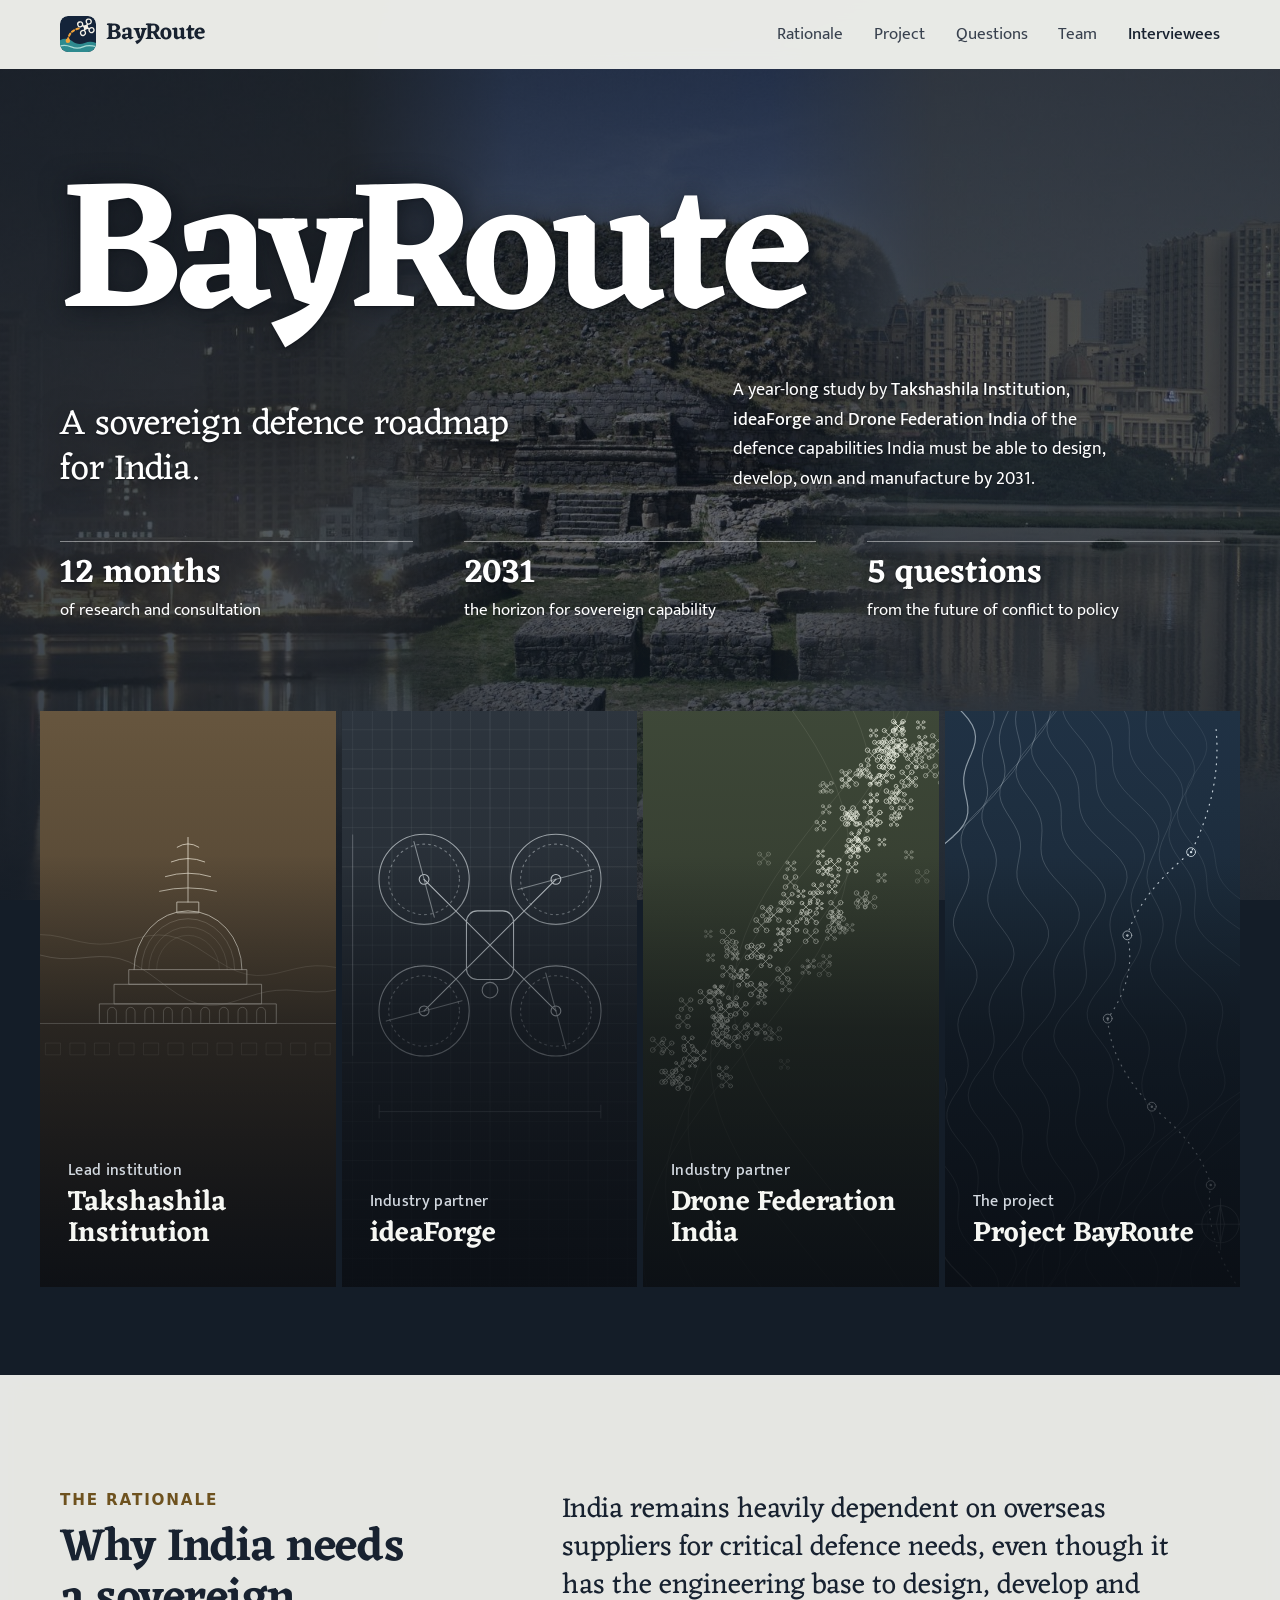
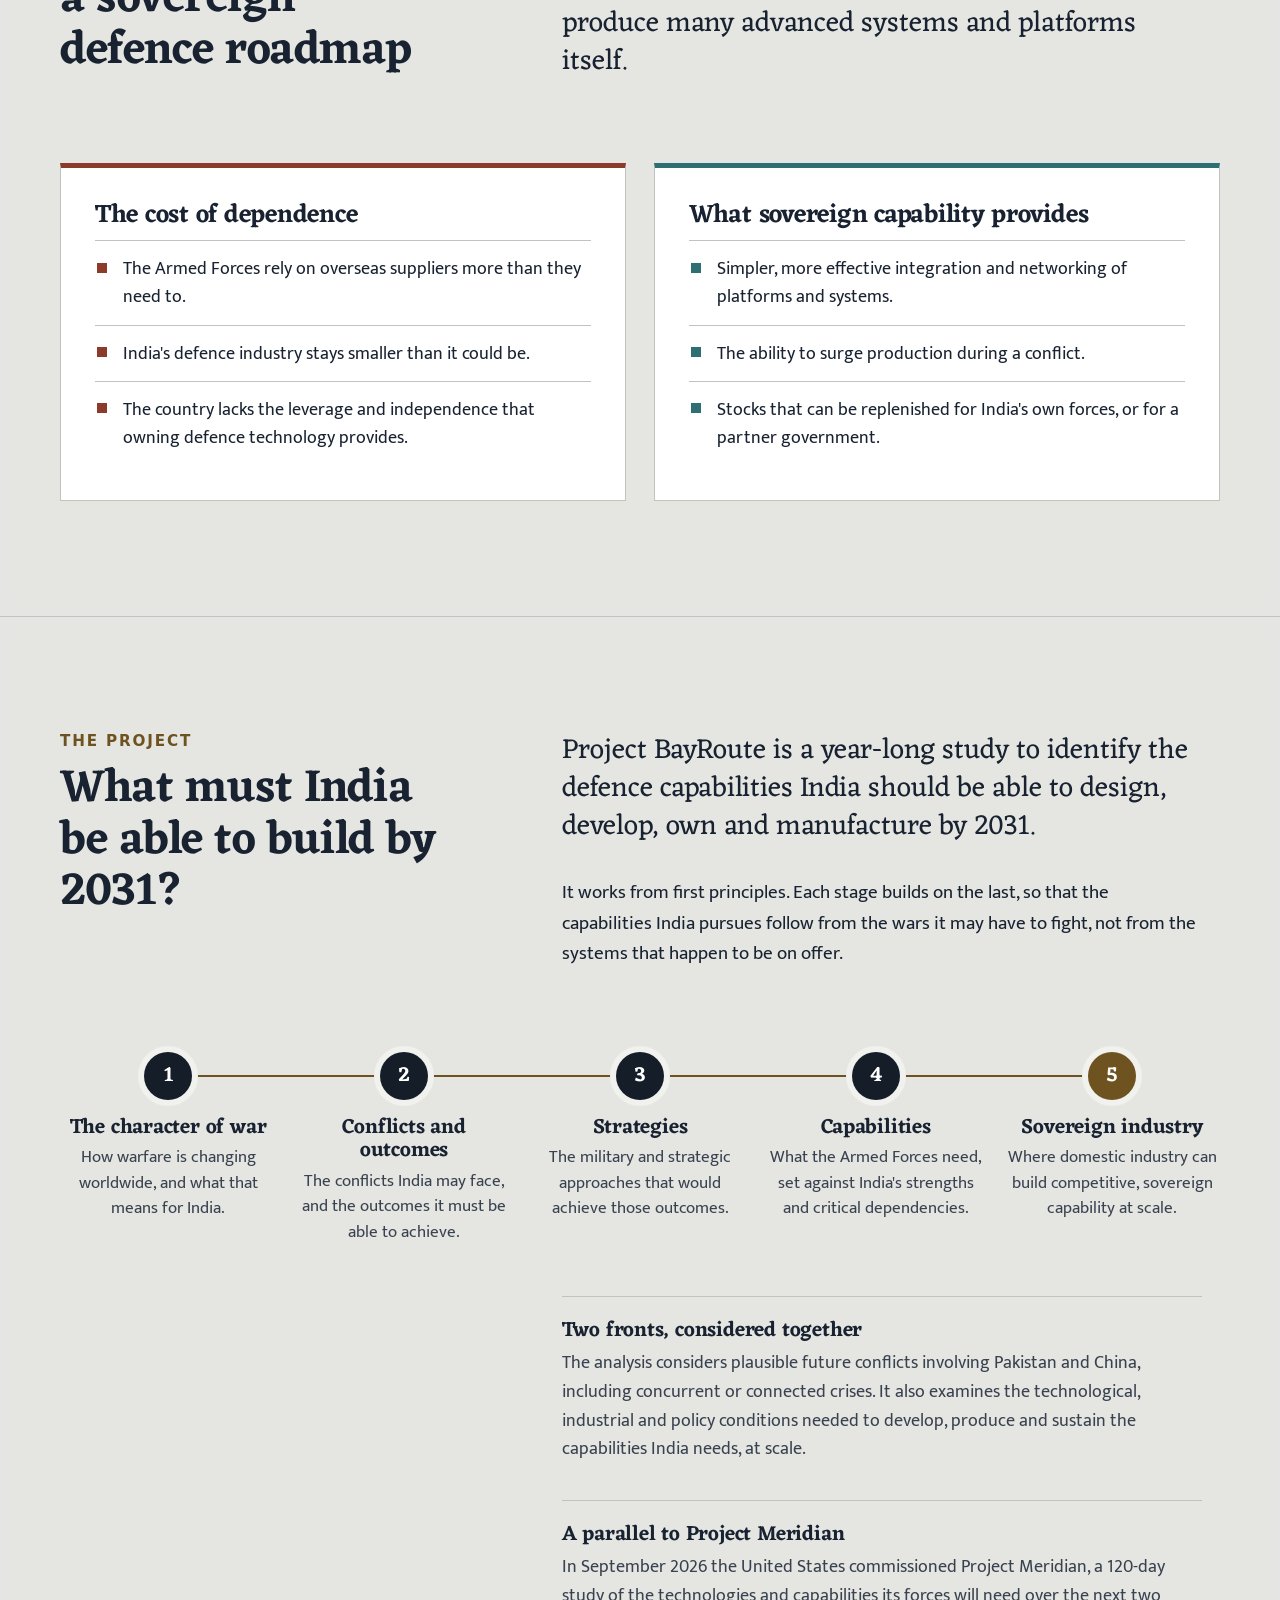
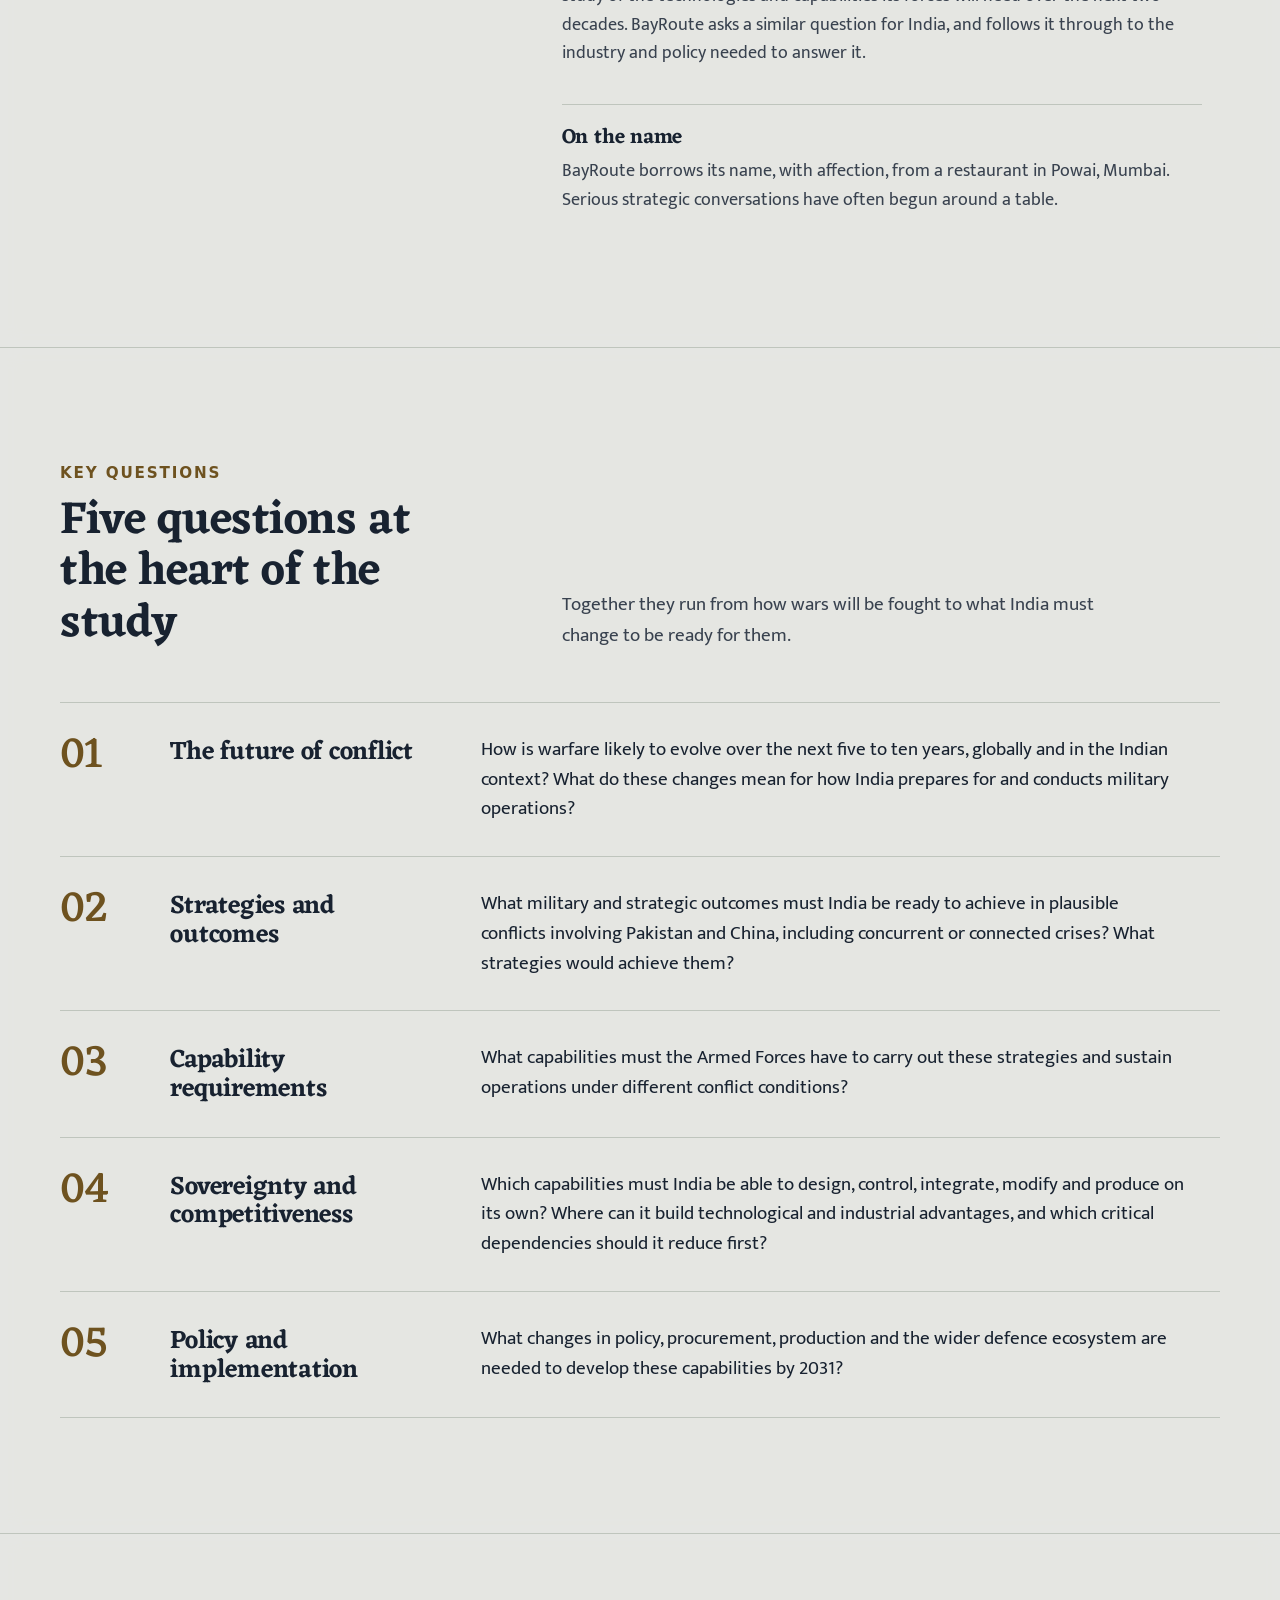
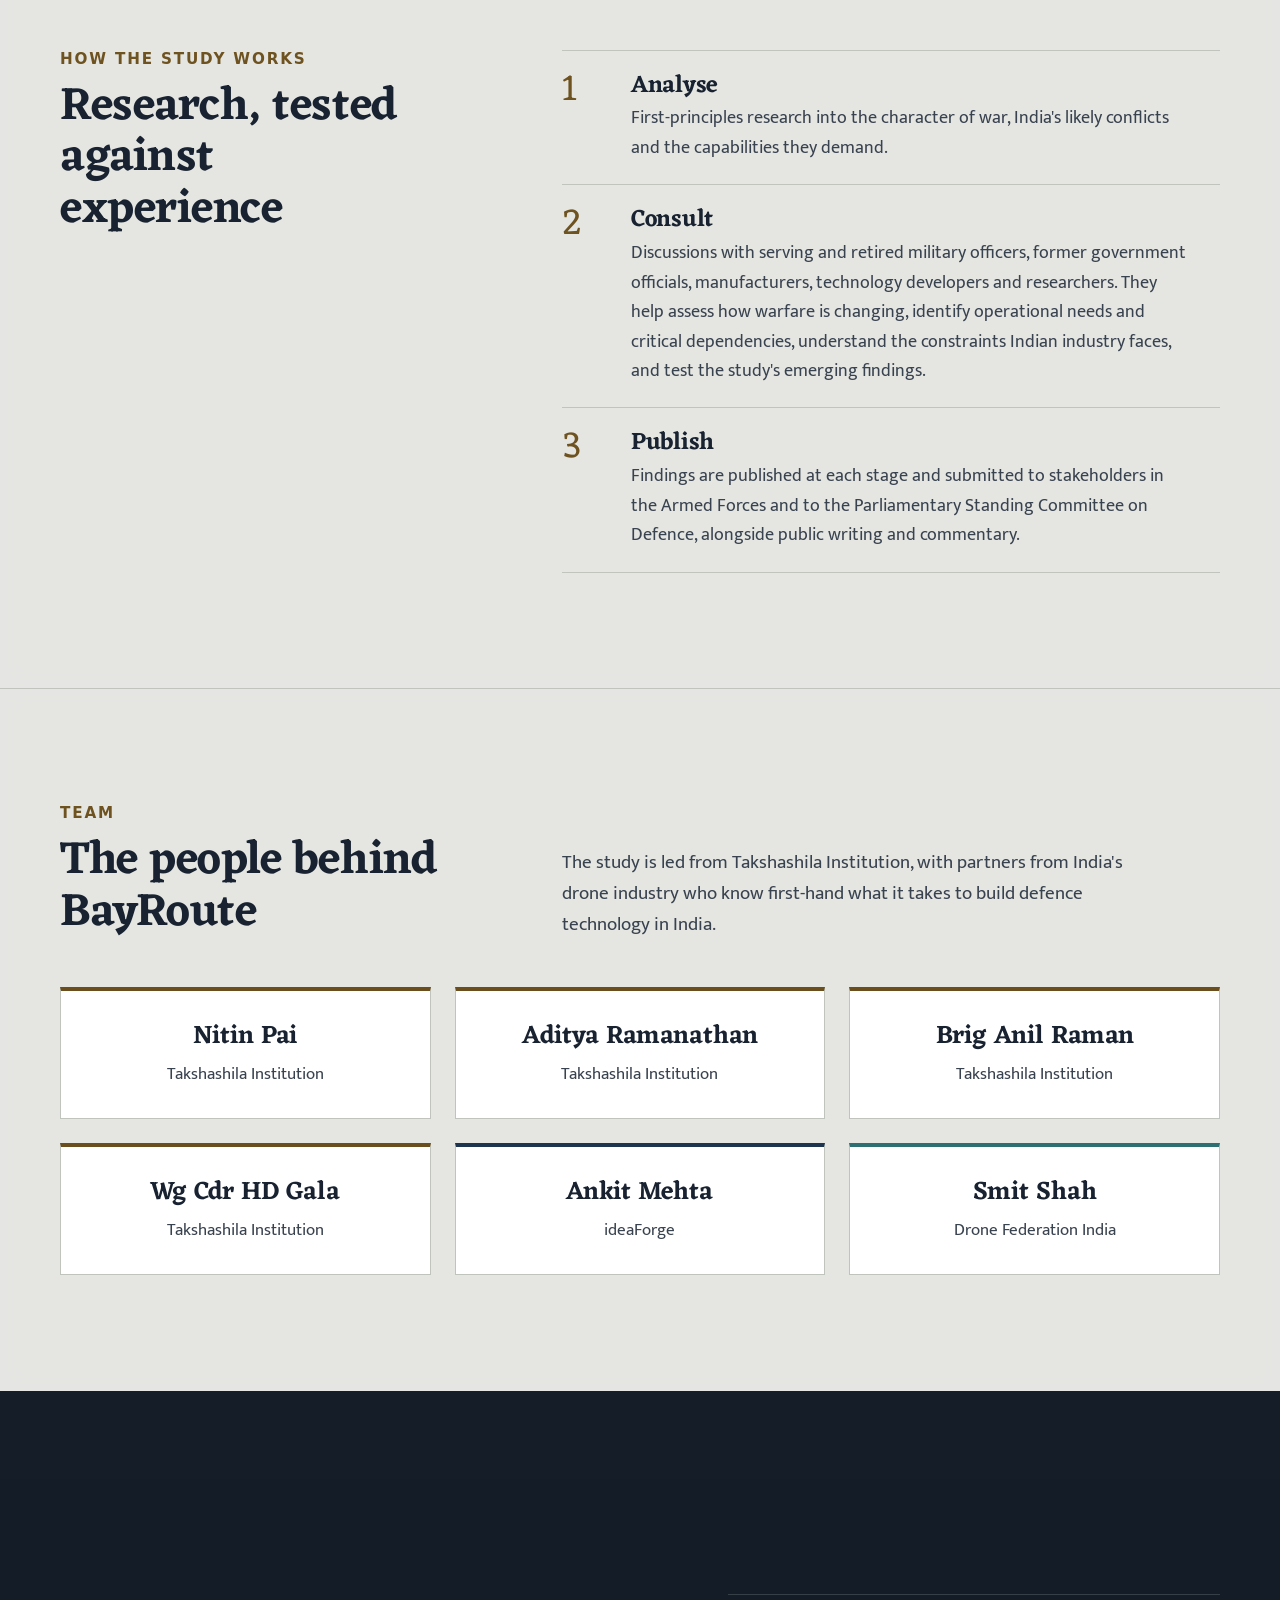
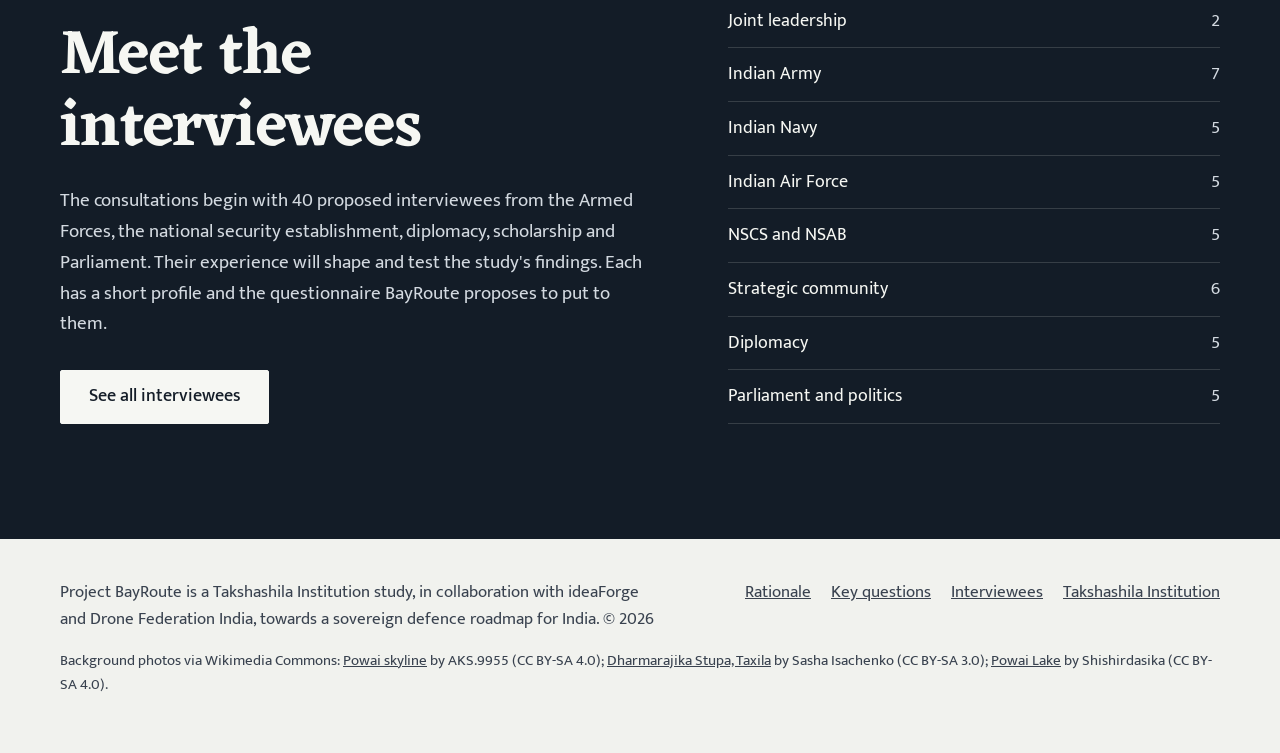
==== commit 15a1d906: "Weave the concept note into the site: sovereign defence roadmap - Hero now states the aim: capabilit" ====
--- a/index.html
+++ b/index.html
@@ -3,8 +3,8 @@
 <head>
   <meta charset="utf-8">
   <meta name="viewport" content="width=device-width, initial-scale=1">
-  <title>BayRoute | The future of warfare in the Indian context</title>
-  <meta name="description" content="Project BayRoute: a Takshashila Institution study, with ideaForge and Drone Federation India, on the future of warfare in the Indian context.">
+  <title>BayRoute | A sovereign defence roadmap for India</title>
+  <meta name="description" content="Project BayRoute: a year-long study by Takshashila Institution, ideaForge and Drone Federation India of the defence capabilities India must be able to design, develop, own and manufacture by 2031.">
   <!-- Keeps the draft site out of search engines. Delete this line when you are ready to go public. -->
   <meta name="robots" content="noindex, nofollow">
   <link rel="icon" href="assets/img/favicon.svg" type="image/svg+xml">
@@ -29,8 +29,9 @@
       </a>
       <button class="menu-btn" type="button" aria-expanded="false" aria-controls="nav">Menu</button>
       <nav class="nav" id="nav" aria-label="Main">
-        <a href="#about">About</a>
-        <a href="#partners">Partners</a>
+        <a href="#rationale">Rationale</a>
+        <a href="#project">Project</a>
+        <a href="#questions">Questions</a>
         <a href="#team">Team</a>
         <a class="nav-cta" href="interviewees.html">Interviewees</a>
       </nav>
@@ -42,9 +43,14 @@
       <div class="wrap">
         <h1 class="wordmark">BayRoute</h1>
         <div class="hero-grid">
-          <p class="hero-lede">A study of the future of warfare, in the Indian context.</p>
-          <p class="hero-meta">A joint project of <strong>Takshashila Institution</strong>, <strong>ideaForge</strong> and <strong>Drone Federation India</strong>.</p>
-        </div>
+          <p class="hero-lede">A sovereign defence roadmap for India.</p>
+          <p class="hero-meta">A year-long study by <strong>Takshashila Institution</strong>, <strong>ideaForge</strong> and <strong>Drone Federation India</strong> of the defence capabilities India must be able to design, develop, own and manufacture by 2031.</p>
+        </div>
+        <ul class="hero-facts" aria-label="The study at a glance">
+          <li><span class="fact-value">12 months</span><span class="fact-label">of research and consultation</span></li>
+          <li><span class="fact-value">2031</span><span class="fact-label">the horizon for sovereign capability</span></li>
+          <li><span class="fact-value">5 questions</span><span class="fact-label">from the future of conflict to policy</span></li>
+        </ul>
       </div>
     </section>
 
@@ -74,44 +80,134 @@
             <span class="panel-desc">The industry body for India's drone and counter-drone sector.</span>
           </span>
         </a>
-        <a class="panel panel--bayroute" href="#about">
+        <a class="panel panel--bayroute" href="#project">
           <span class="panel-media" aria-hidden="true"></span>
           <span class="panel-body">
             <span class="panel-kind">The project</span>
             <span class="panel-name">Project BayRoute</span>
-            <span class="panel-desc">Forty conversations with people who have commanded, advised and negotiated for India.</span>
-          </span>
-        </a>
-      </div>
-    </section>
-
-    <section class="section" id="about" aria-labelledby="about-h">
-      <div class="wrap split">
-        <h2 id="about-h">How will India's next wars be fought?</h2>
-        <div class="prose">
-          <p class="big">BayRoute puts that question to the people best placed to answer it, and asks whether the country is preparing for the answer.</p>
-          <p>The project will hold long-form conversations with India's serving and former military chiefs, with commanders and soldier-scholars, with those who have run and advised the national security apparatus, and with diplomats, scholars and political leaders. Every conversation follows a common core of questions, so that views can be compared across services, institutions and generations, alongside questions drawn from each person's own experience.</p>
-          <p>The timing is deliberate. Operation Sindoor, the war in Ukraine and the conflicts in West Asia have shown how quickly drones, precision weapons, space and software are changing the character of war. India meets these changes with two nuclear-armed neighbours, unsettled borders and a defence industry still finding its scale.</p>
-
-          <div class="aside-note">
-            <h3>A parallel to Project Meridian</h3>
-            <p>In September 2026 the United States commissioned Project Meridian, a 120-day study of the technologies and capabilities its forces will need over the next two decades. BayRoute pursues a similar question for India, but deliberately spans strategy, institutions and politics as well as technology.</p>
-          </div>
-          <div class="aside-note">
-            <h3>On the name</h3>
-            <p>BayRoute borrows its name, with affection, from a restaurant in Powai, Mumbai. Serious strategic conversations have often begun around a table.</p>
-          </div>
-        </div>
+            <span class="panel-desc">Charting the defence capabilities India must own, from first principles to policy.</span>
+          </span>
+        </a>
+      </div>
+    </section>
+
+    <section class="section" id="rationale" aria-labelledby="rationale-h">
+      <div class="wrap">
+        <div class="split">
+          <div>
+            <p class="eyebrow">The rationale</p>
+            <h2 id="rationale-h">Why India needs a sovereign defence roadmap</h2>
+          </div>
+          <div class="prose">
+            <p class="big">India remains heavily dependent on overseas suppliers for critical defence needs, even though it has the engineering base to design, develop and produce many advanced systems and platforms itself.</p>
+          </div>
+        </div>
+        <div class="contrast">
+          <div class="contrast-card contrast-card--cost">
+            <h3>The cost of dependence</h3>
+            <ul>
+              <li>The Armed Forces rely on overseas suppliers more than they need to.</li>
+              <li>India's defence industry stays smaller than it could be.</li>
+              <li>The country lacks the leverage and independence that owning defence technology provides.</li>
+            </ul>
+          </div>
+          <div class="contrast-card contrast-card--gain">
+            <h3>What sovereign capability provides</h3>
+            <ul>
+              <li>Simpler, more effective integration and networking of platforms and systems.</li>
+              <li>The ability to surge production during a conflict.</li>
+              <li>Stocks that can be replenished for India's own forces, or for a partner government.</li>
+            </ul>
+          </div>
+        </div>
+      </div>
+    </section>
+
+    <section class="section" id="project" aria-labelledby="project-h">
+      <div class="wrap">
+        <div class="split">
+          <div>
+            <p class="eyebrow">The project</p>
+            <h2 id="project-h">What must India be able to build by 2031?</h2>
+          </div>
+          <div class="prose">
+            <p class="big">Project BayRoute is a year-long study to identify the defence capabilities India should be able to design, develop, own and manufacture by 2031.</p>
+            <p>It works from first principles. Each stage builds on the last, so that the capabilities India pursues follow from the wars it may have to fight, not from the systems that happen to be on offer.</p>
+          </div>
+        </div>
+
+        <ol class="chain" aria-label="How the study reasons, from first principles">
+          <li><span class="chain-n">1</span><h3>The character of war</h3><p>How warfare is changing worldwide, and what that means for India.</p></li>
+          <li><span class="chain-n">2</span><h3>Conflicts and outcomes</h3><p>The conflicts India may face, and the outcomes it must be able to achieve.</p></li>
+          <li><span class="chain-n">3</span><h3>Strategies</h3><p>The military and strategic approaches that would achieve those outcomes.</p></li>
+          <li><span class="chain-n">4</span><h3>Capabilities</h3><p>What the Armed Forces need, set against India's strengths and critical dependencies.</p></li>
+          <li><span class="chain-n">5</span><h3>Sovereign industry</h3><p>Where domestic industry can build competitive, sovereign capability at scale.</p></li>
+        </ol>
+
+        <div class="split project-notes">
+          <div></div>
+          <div class="prose">
+            <div class="aside-note aside-note--first">
+              <h3>Two fronts, considered together</h3>
+              <p>The analysis considers plausible future conflicts involving Pakistan and China, including concurrent or connected crises. It also examines the technological, industrial and policy conditions needed to develop, produce and sustain the capabilities India needs, at scale.</p>
+            </div>
+            <div class="aside-note">
+              <h3>A parallel to Project Meridian</h3>
+              <p>In September 2026 the United States commissioned Project Meridian, a 120-day study of the technologies and capabilities its forces will need over the next two decades. BayRoute asks a similar question for India, and follows it through to the industry and policy needed to answer it.</p>
+            </div>
+            <div class="aside-note">
+              <h3>On the name</h3>
+              <p>BayRoute borrows its name, with affection, from a restaurant in Powai, Mumbai. Serious strategic conversations have often begun around a table.</p>
+            </div>
+          </div>
+        </div>
+      </div>
+    </section>
+
+    <section class="section" id="questions" aria-labelledby="questions-h">
+      <div class="wrap">
+        <div class="split">
+          <div>
+            <p class="eyebrow">Key questions</p>
+            <h2 id="questions-h">Five questions at the heart of the study</h2>
+          </div>
+          <p class="section-intro">Together they run from how wars will be fought to what India must change to be ready for them.</p>
+        </div>
+        <ol class="kq">
+          <li>
+            <h3>The future of conflict</h3>
+            <p>How is warfare likely to evolve over the next five to ten years, globally and in the Indian context? What do these changes mean for how India prepares for and conducts military operations?</p>
+          </li>
+          <li>
+            <h3>Strategies and outcomes</h3>
+            <p>What military and strategic outcomes must India be ready to achieve in plausible conflicts involving Pakistan and China, including concurrent or connected crises? What strategies would achieve them?</p>
+          </li>
+          <li>
+            <h3>Capability requirements</h3>
+            <p>What capabilities must the Armed Forces have to carry out these strategies and sustain operations under different conflict conditions?</p>
+          </li>
+          <li>
+            <h3>Sovereignty and competitiveness</h3>
+            <p>Which capabilities must India be able to design, control, integrate, modify and produce on its own? Where can it build technological and industrial advantages, and which critical dependencies should it reduce first?</p>
+          </li>
+          <li>
+            <h3>Policy and implementation</h3>
+            <p>What changes in policy, procurement, production and the wider defence ecosystem are needed to develop these capabilities by 2031?</p>
+          </li>
+        </ol>
       </div>
     </section>
 
     <section class="section" id="approach" aria-labelledby="approach-h">
       <div class="wrap split">
-        <h2 id="approach-h">How the study works</h2>
+        <div>
+          <p class="eyebrow">How the study works</p>
+          <h2 id="approach-h">Research, tested against experience</h2>
+        </div>
         <ol class="steps">
-          <li><h3>Listen</h3><p>Structured, long-form interviews with about forty people across eight communities, each built on a shared core of questions.</p></li>
-          <li><h3>Compare</h3><p>Answers are read side by side to find where India's military, diplomatic and political establishments agree, and where they do not.</p></li>
-          <li><h3>Share</h3><p>Findings are drawn together to inform public debate and policy on how India prepares for future war.</p></li>
+          <li><h3>Analyse</h3><p>First-principles research into the character of war, India's likely conflicts and the capabilities they demand.</p></li>
+          <li><h3>Consult</h3><p>Discussions with serving and retired military officers, former government officials, manufacturers, technology developers and researchers. They help assess how warfare is changing, identify operational needs and critical dependencies, understand the constraints Indian industry faces, and test the study's emerging findings.</p></li>
+          <li><h3>Publish</h3><p>Findings are published at each stage and submitted to stakeholders in the Armed Forces and to the Parliamentary Standing Committee on Defence, alongside public writing and commentary.</p></li>
         </ol>
       </div>
     </section>
@@ -119,8 +215,11 @@
     <section class="section" id="team" aria-labelledby="team-h">
       <div class="wrap">
         <div class="split">
-          <h2 id="team-h">The people behind BayRoute</h2>
-          <p class="section-intro">The study is led from Takshashila Institution, with partners from India's drone industry.</p>
+          <div>
+            <p class="eyebrow">Team</p>
+            <h2 id="team-h">The people behind BayRoute</h2>
+          </div>
+          <p class="section-intro">The study is led from Takshashila Institution, with partners from India's drone industry who know first-hand what it takes to build defence technology in India.</p>
         </div>
         <ul class="team">
           <li class="member member--takshashila"><span class="member-name">Nitin Pai</span><span class="member-org">Takshashila Institution</span></li>
@@ -137,7 +236,7 @@
       <div class="wrap band-grid">
         <div>
           <h2 id="band-h">Meet the interviewees</h2>
-          <p><span id="total-count">Forty</span> proposed interviewees from the armed forces, the national security establishment, diplomacy, scholarship and Parliament. Each has a short profile and the questionnaire BayRoute proposes to put to them.</p>
+          <p>The consultations begin with <span id="total-count">forty</span> proposed interviewees from the Armed Forces, the national security establishment, diplomacy, scholarship and Parliament. Their experience will shape and test the study's findings. Each has a short profile and the questionnaire BayRoute proposes to put to them.</p>
           <a class="button" href="interviewees.html">See all interviewees</a>
         </div>
         <ul class="community-links" id="community-links" aria-label="Browse by community"></ul>
@@ -147,10 +246,11 @@
 
   <footer class="site-footer">
     <div class="wrap">
-      <p>Project BayRoute is a Takshashila Institution study, in collaboration with ideaForge and Drone Federation India. © 2026</p>
+      <p>Project BayRoute is a Takshashila Institution study, in collaboration with ideaForge and Drone Federation India, towards a sovereign defence roadmap for India. © 2026</p>
       <p class="photo-credits">Background photos via Wikimedia Commons: <a href="https://commons.wikimedia.org/wiki/File:Hiranandani_Gardens,_Powai_skyline.JPG" target="_blank" rel="noopener">Powai skyline</a> by AKS.9955 (CC BY-SA 4.0); <a href="https://commons.wikimedia.org/wiki/File:Dharmarajika_stupa,Taxila.jpg" target="_blank" rel="noopener">Dharmarajika Stupa, Taxila</a> by Sasha Isachenko (CC BY-SA 3.0); <a href="https://commons.wikimedia.org/wiki/File:Powai_lake_hiranandani.jpg" target="_blank" rel="noopener">Powai Lake</a> by Shishirdasika (CC BY-SA 4.0).</p>
       <nav aria-label="Footer">
-        <a href="#about">About</a>
+        <a href="#rationale">Rationale</a>
+        <a href="#questions">Key questions</a>
         <a href="interviewees.html">Interviewees</a>
         <a href="https://takshashila.org.in" target="_blank" rel="noopener">Takshashila Institution</a>
       </nav>
--- a/assets/css/style.css
+++ b/assets/css/style.css
@@ -234,6 +234,78 @@
 .steps h3 { font-size: 1.5rem; margin-bottom: 4px; }
 .steps p { margin: 0; color: var(--ink-2); max-width: 56ch; font-size: 1.15rem; }
 
+/* small label above each home-page section heading */
+.eyebrow { font: 600 .95rem/1.2 var(--text); letter-spacing: .12em; text-transform: uppercase; color: var(--brass); margin: 0 0 14px; }
+
+/* hero: the study at a glance */
+.hero-facts {
+  list-style: none; padding: 0; margin: clamp(28px, 4vw, 48px) 0 0;
+  display: grid; grid-template-columns: repeat(3, minmax(0, 1fr)); gap: 0 clamp(20px, 4vw, 56px);
+}
+.hero-facts li { border-top: 1px solid rgba(255,255,255,.45); padding-top: 14px; }
+.fact-value { display: block; font-family: var(--display); font-weight: 600; font-size: clamp(1.6rem, 2.6vw, 2.2rem); line-height: 1.1; }
+.fact-label { display: block; margin-top: 4px; font-size: 1.05rem; }
+@media (max-width: 760px) {
+  .hero-facts { grid-template-columns: 1fr; }
+  .hero-facts li { display: flex; align-items: baseline; gap: 12px; padding: 10px 0; }
+  .fact-value { flex: none; min-width: 6.2em; font-size: 1.45rem; }
+  .fact-label { margin: 0; font-size: 1rem; }
+}
+
+/* rationale: cost of dependence vs what sovereignty provides */
+.contrast { display: grid; grid-template-columns: repeat(2, minmax(0, 1fr)); gap: clamp(16px, 2.4vw, 28px); margin-top: clamp(32px, 4vw, 52px); }
+.contrast-card { background: #fff; border: 1px solid var(--rule); border-top: 5px solid var(--tone); padding: clamp(22px, 3vw, 34px); }
+.contrast-card--cost { --tone: #8C3B2B; }
+.contrast-card--gain { --tone: #2E6F73; }
+.contrast-card h3 { font-size: clamp(1.4rem, 2vw, 1.7rem); margin-bottom: 10px; }
+.contrast-card ul { list-style: none; padding: 0; margin: 0; }
+.contrast-card li { position: relative; padding: 14px 0 14px 28px; border-top: 1px solid var(--rule); font-size: 1.15rem; line-height: 1.5; }
+.contrast-card li::before { content: ""; position: absolute; left: 2px; top: 1.15em; width: 10px; height: 10px; background: var(--tone); }
+@media (max-width: 760px) { .contrast { grid-template-columns: 1fr; } }
+
+/* project: the first-principles chain */
+.chain {
+  list-style: none; padding: 0; margin: clamp(40px, 5vw, 64px) 0 0; position: relative;
+  display: grid; grid-template-columns: repeat(5, minmax(0, 1fr)); gap: clamp(12px, 1.6vw, 20px);
+}
+.chain::before { content: ""; position: absolute; left: 10%; right: 10%; top: 23px; height: 2px; background: var(--brass); }
+.chain li { position: relative; display: flex; flex-direction: column; align-items: center; text-align: center; }
+.chain-n {
+  width: 48px; height: 48px; border-radius: 50%; display: grid; place-items: center; z-index: 1;
+  background: var(--night); color: #fff; font: 600 1.3rem/1 var(--display); box-shadow: 0 0 0 6px var(--paper);
+}
+.chain h3 { font-size: 1.3rem; margin: 16px 0 6px; }
+.chain p { margin: 0; color: var(--ink-2); font-size: 1.06rem; line-height: 1.5; }
+.chain li:last-child .chain-n { background: var(--brass); }
+@media (max-width: 1000px) {
+  .chain { grid-template-columns: 1fr; gap: 0; }
+  .chain::before { display: none; }
+  .chain li:not(:last-child)::before { content: ""; position: absolute; left: 23px; top: 48px; bottom: 0; width: 2px; background: var(--brass); }
+  .chain li { display: grid; grid-template-columns: 48px 1fr; gap: 0 18px; align-items: start; text-align: left; padding-bottom: 24px; }
+  .chain li:last-child { padding-bottom: 0; }
+  .chain-n { grid-row: span 2; }
+  .chain h3 { margin: 10px 0 4px; }
+}
+.project-notes { margin-top: clamp(32px, 4vw, 56px); }
+.aside-note--first { margin-top: 0; }
+
+/* key questions */
+.kq { list-style: none; padding: 0; margin: clamp(32px, 4vw, 52px) 0 0; counter-reset: kq; }
+.kq li {
+  counter-increment: kq;
+  display: grid; grid-template-columns: 4.5rem minmax(0, 17rem) minmax(0, 1fr); gap: 0 clamp(16px, 3vw, 40px);
+  padding: clamp(22px, 3vw, 32px) 0; border-top: 1px solid var(--rule);
+}
+.kq li:last-child { border-bottom: 1px solid var(--rule); }
+.kq li::before { content: counter(kq, decimal-leading-zero); font: 500 clamp(2.2rem, 3.4vw, 3rem)/1 var(--display); color: var(--brass); }
+.kq h3 { font-size: clamp(1.4rem, 2vw, 1.65rem); padding-top: 4px; }
+.kq p { margin: 0; font-size: 1.2rem; line-height: 1.55; color: var(--ink); max-width: 64ch; }
+@media (max-width: 860px) {
+  .kq li { grid-template-columns: 3.6rem 1fr; }
+  .kq li::before { grid-row: span 2; }
+  .kq h3 { margin-bottom: 8px; padding-top: 2px; }
+}
+
 /* team: six equal cards, so every name gets the same weight */
 .team {
   list-style: none; padding: 0; margin: clamp(32px, 4vw, 48px) 0 0;
